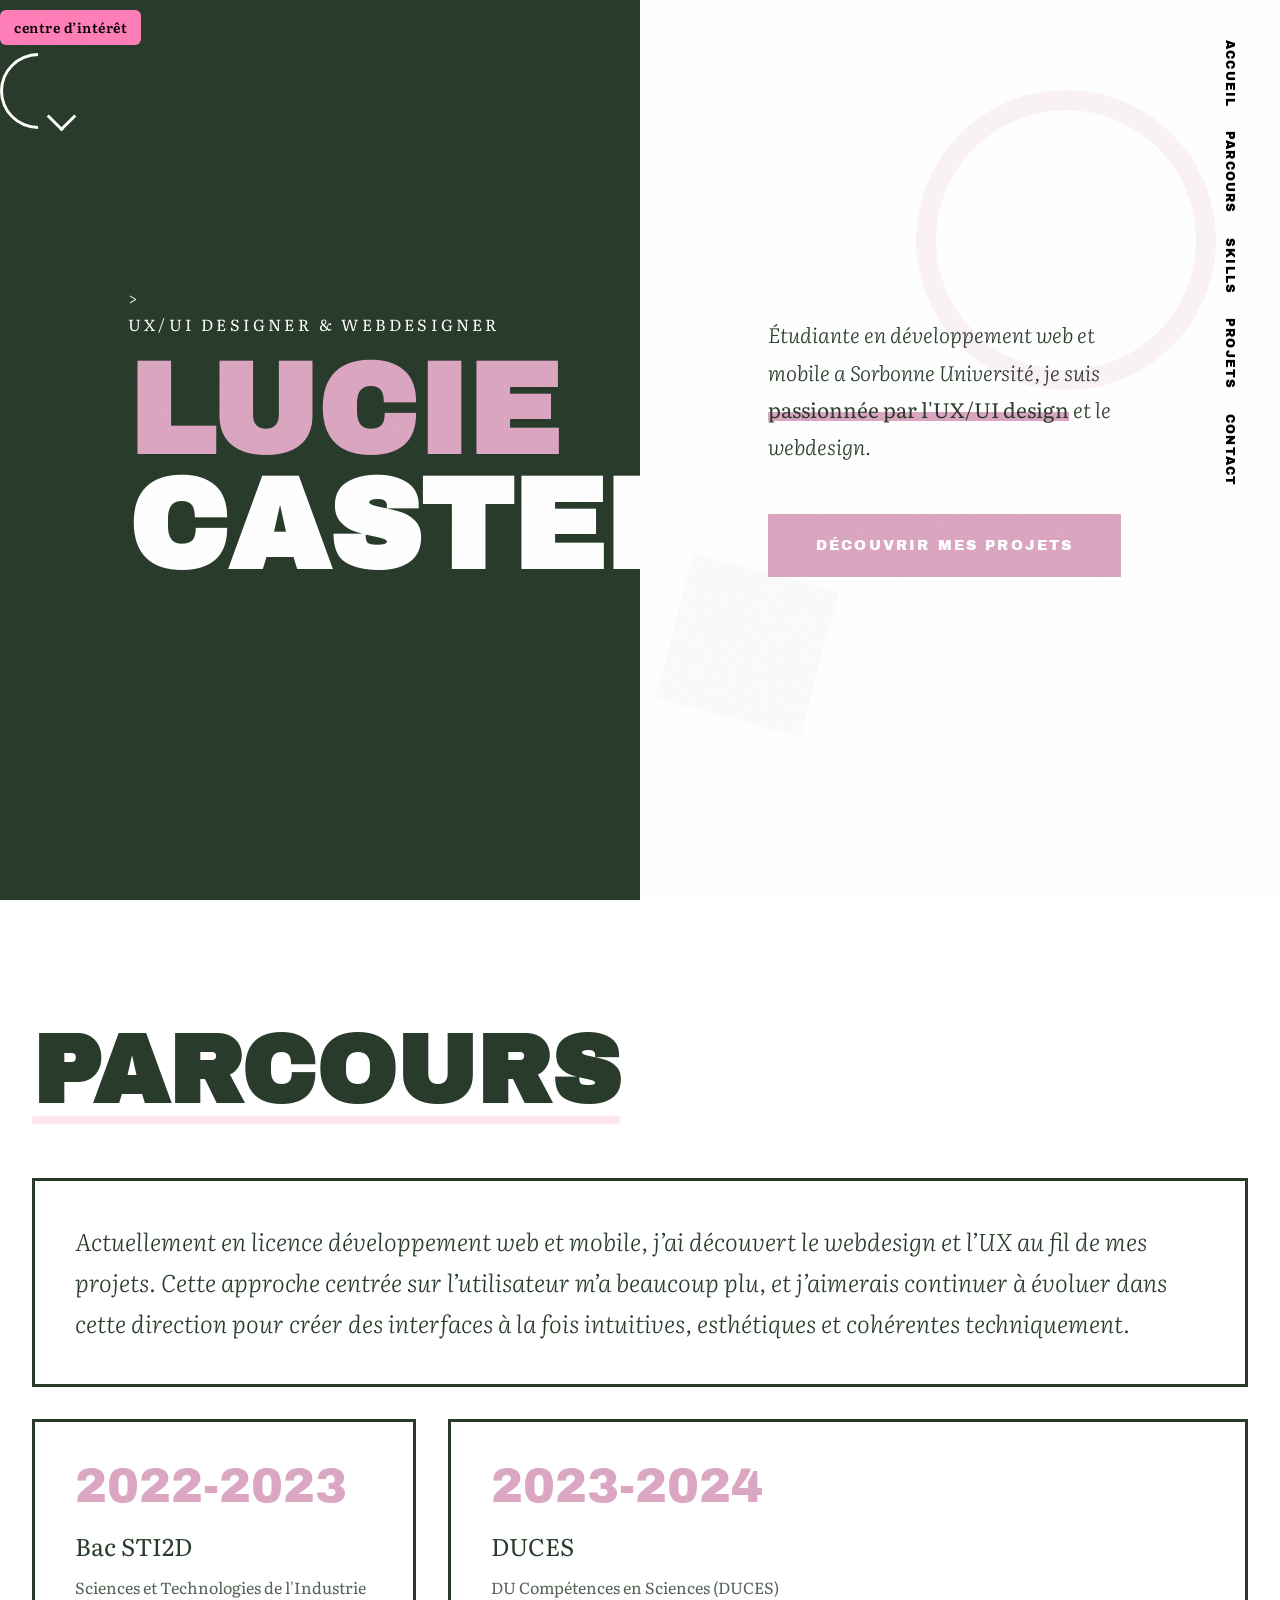
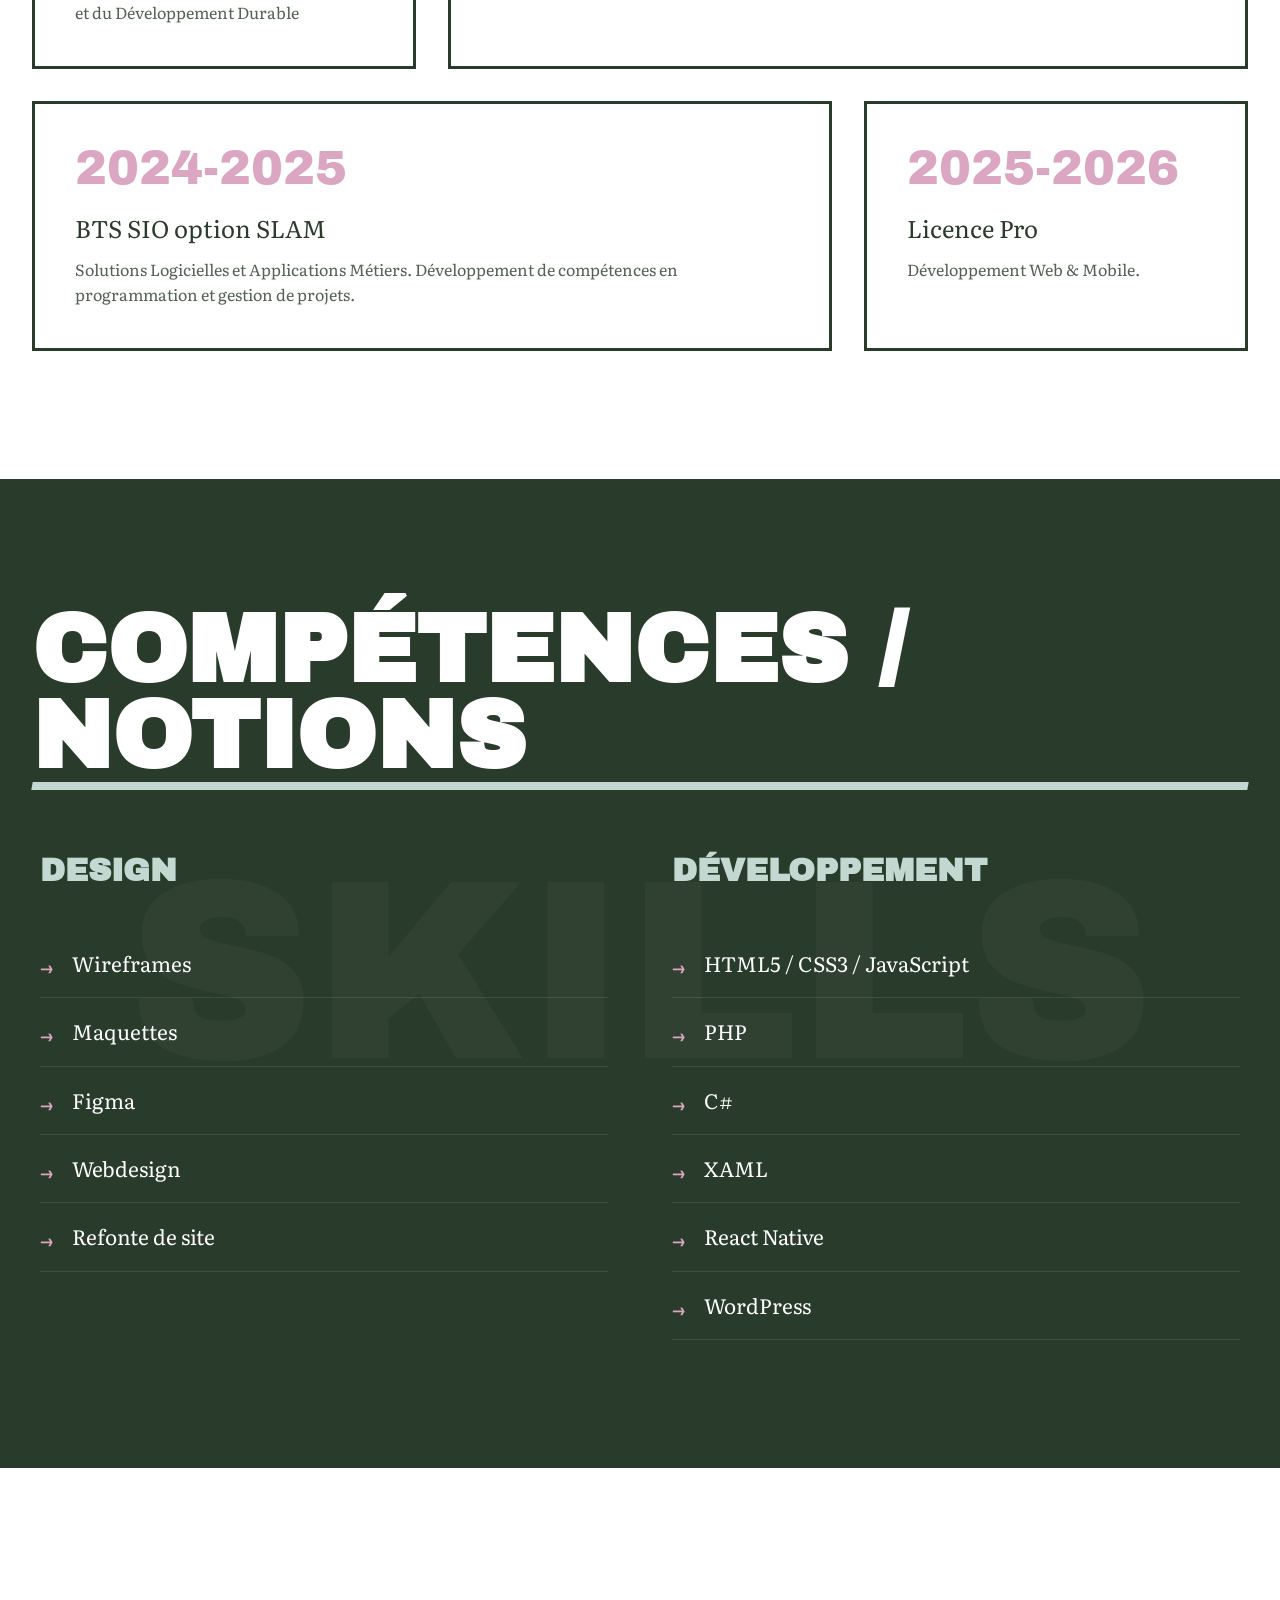
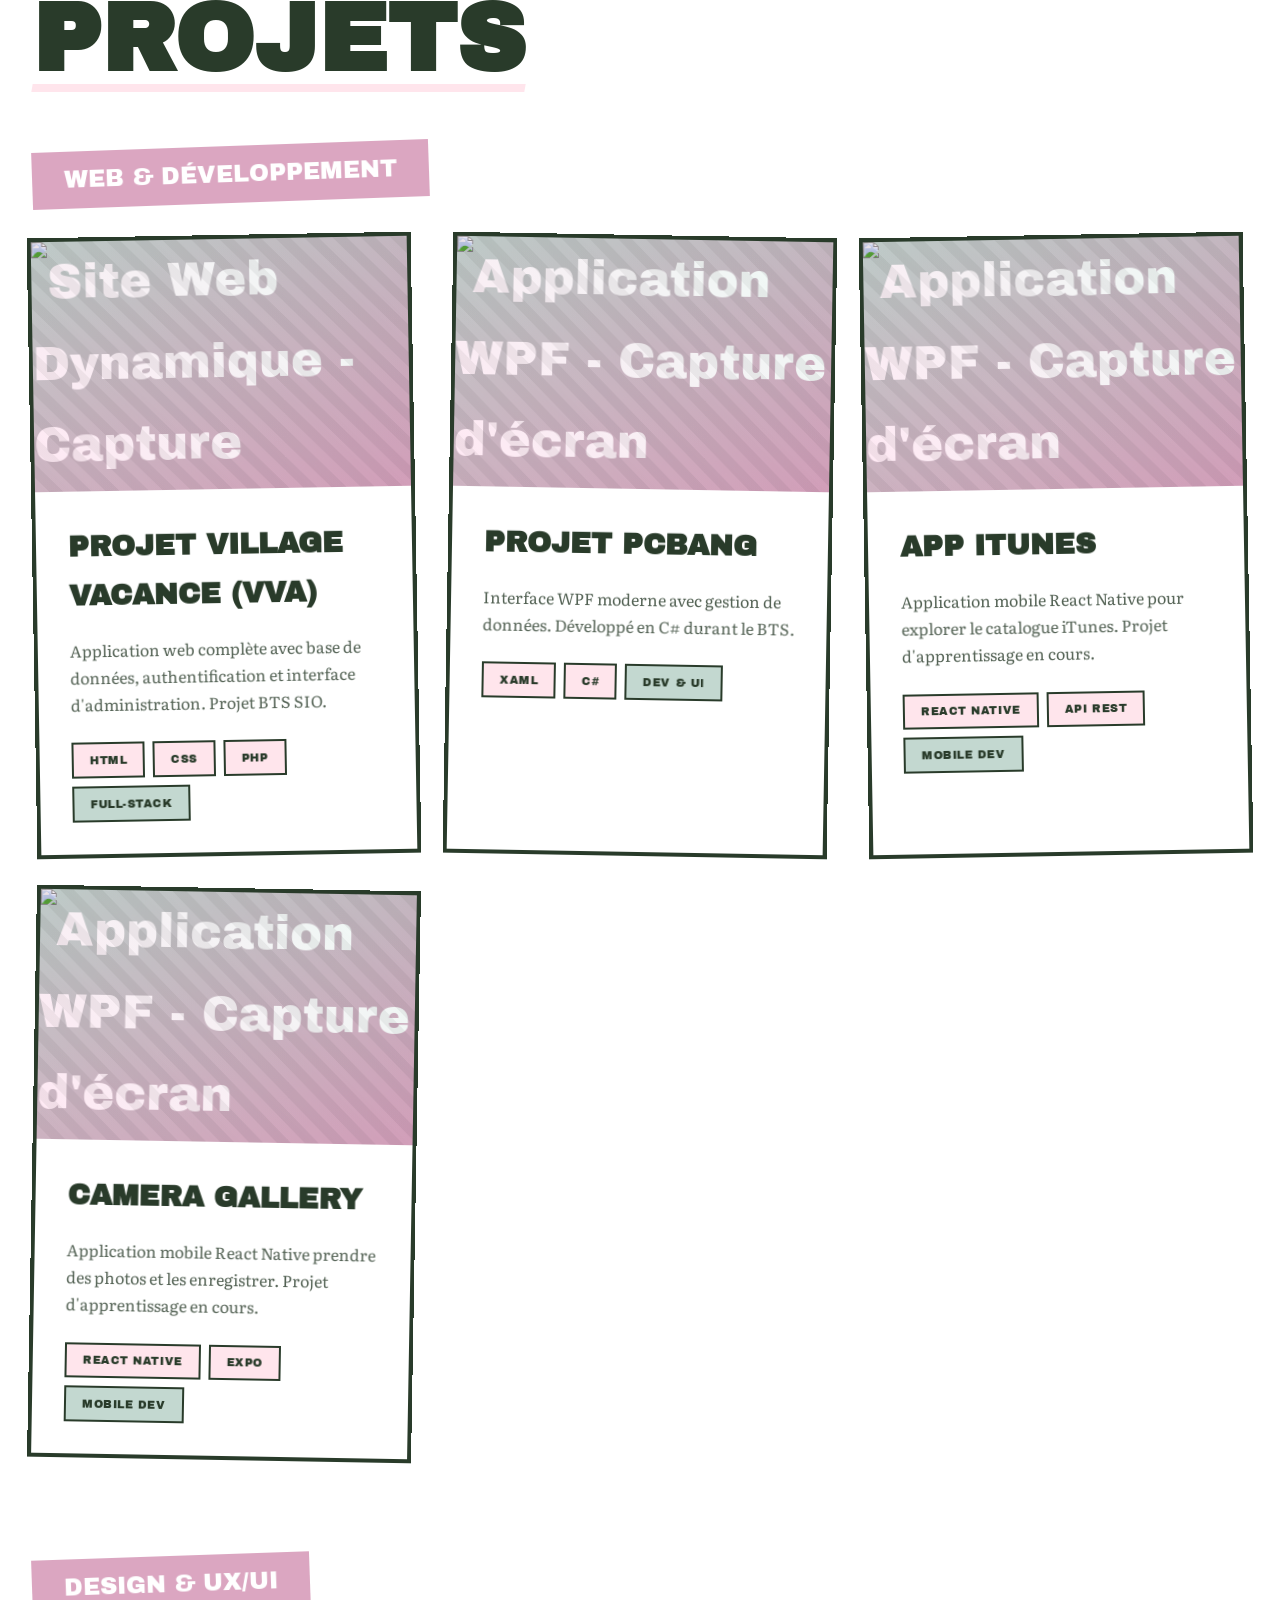
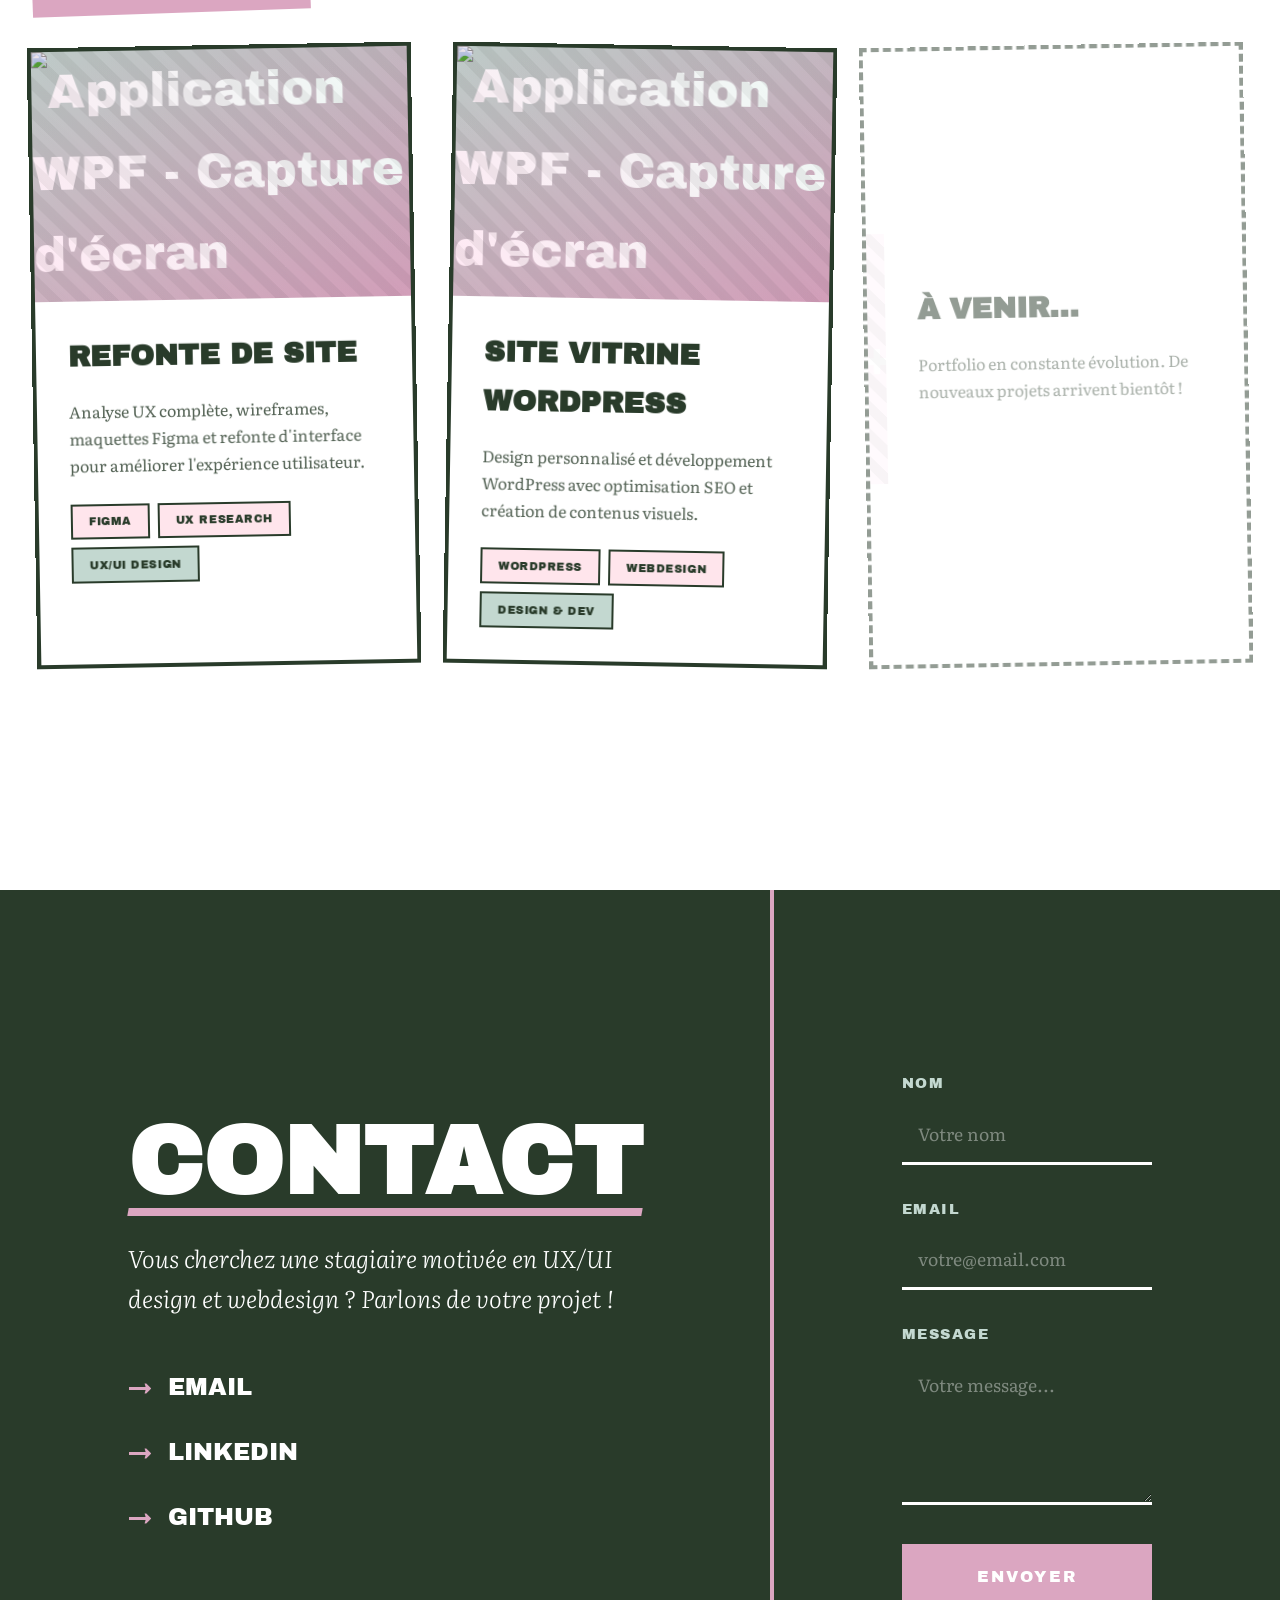
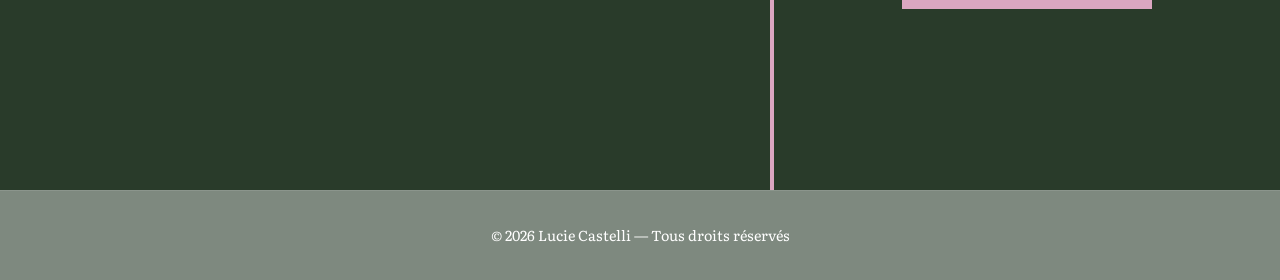
==== index.html @ c19df152 "Update and rename uwu.html to index.html" ====
<!DOCTYPE html>
<html lang="fr">
<head>
    <meta charset="UTF-8">
    <meta name="viewport" content="width=device-width, initial-scale=1.0">
    <title>Lucie Castelli - Portfolio UX/UI Designer</title>
    
    <!-- Google Fonts - Choix typographiques audacieux -->
    <link rel="preconnect" href="https://fonts.googleapis.com">
    <link rel="preconnect" href="https://fonts.gstatic.com" crossorigin>
    <link href="https://fonts.googleapis.com/css2?family=Archivo+Black&family=Literata:ital,wght@0,300;0,400;1,300&display=swap" rel="stylesheet">
    
    <link rel="stylesheet" href="style.css">
</head>
<body>
    

    <nav class="nav">
        <a href="#hero">Accueil</a>
        <a href="#about">Parcours</a>
        <a href="#skills">Skills</a>
        <a href="#projects">Projets</a>
        <a href="#contact">Contact</a>
    </nav>

 
    <section class="hero" id="hero">
        <div class="hero-left">
    > <div class="interest-tag"> <span>centre d’intérêt</span> <div class="heart-arrow"></div> </div>
            <div class="hero-subtitle">UX/UI Designer & Webdesigner</div>
            <h1 class="hero-name">
                <span class="first">LUCIE</span>
                <span>CASTELLI</span>
            </h1>
        </div>
        
        <div class="hero-right">
            <div class="shape-circle"></div>
            <div class="shape-square"></div>
            
            <div>
                <p class="hero-description">
                    Étudiante en développement web et mobile a Sorbonne Université, je suis <strong>passionnée par l'UX/UI design</strong> 
                    et le webdesign. 
                </p>             
                <a href="#projects" class="cta">
                    <span>Découvrir mes projets</span>
                </a>
            </div>
        </div>
    </section>

<!-- A REFAIRE !!!!

<div class="interests-overlay" id="interestsOverlay">
    <div class="interests-window">
        <button class="interests-close" id="closeInterests">✕</button>

        <h2 class="interests-title">Et mes centres d’intérêt ?</h2>

        <div class="interests-layout">

            <div class="interests-photo">
                <img src="assets/photo-lucie.jpg" alt="Lucie">
            </div>


            <div class="interests-content">
                <div class="interests-tabs">
                    <button class="tab active" data-tab="games">Jeux vidéo</button>
                    <button class="tab" data-tab="music">Musiques</button>
                    <button class="tab" data-tab="drawings">Dessins</button>
                </div>

                <div class="tab-panel active" id="games">
                    <ul class="interests-list">
                        <li>Resident Evil</li>
                        <li >Alien Isolation</li>
                        <li> Tomb Raider</li>
                    </ul>
                </div>

                <div class="tab-panel" id="music">
                    <div class="albums">
                        <img src="assets/music/kpop.jpg" alt="K-pop">
                        <img src="assets/music/hardcore.jpg" alt="Hardcore">
                        <img src="assets/music/rapfr.jpg" alt="Rap FR">
                    </div>
                </div>

                <div class="tab-panel" id="drawings">
                    <div class="drawings-carousel">
                        <img src="assets/drawings/draw1.jpg" alt="Dessin 1">
                        <img src="assets/drawings/draw2.jpg" alt="Dessin 2">
                        <img src="assets/drawings/draw3.jpg" alt="Dessin 3">
                    </div>
                </div>
            </div>
        </div>
    </div>
</div> -->





    <section class="about" id="about">
        <div class="section-header">
            <h2 class="section-title">PARCOURS</h2>
        </div>
        
        <div class="bento-grid">

            <div class="bento-item bento-full">
               <p class="about-intro"> Actuellement en licence développement web et mobile, j’ai découvert le webdesign et l’UX au fil de mes projets.
                Cette approche centrée sur l’utilisateur m’a beaucoup plu, et j’aimerais continuer à évoluer dans cette direction pour 
                créer des interfaces à la fois intuitives, esthétiques et cohérentes techniquement. </p>
            </div>
            
   
            <div class="bento-item bento-medium">
                <div class="timeline-year">2022-2023</div>
                <h3 class="timeline-title">Bac STI2D</h3>
                <p class="timeline-desc">
                    Sciences et Technologies de l'Industrie et du Développement Durable
                </p>
            </div>
            
            <div class="bento-item bento-large">
                <div class="timeline-year">2023-2024</div>
                <h3 class="timeline-title">DUCES</h3>
                <p class="timeline-desc">
                    DU Compétences en Sciences (DUCES)
                </p>
            </div>
            
            <div class="bento-item bento-large">
                <div class="timeline-year">2024-2025</div>
                <h3 class="timeline-title">BTS SIO option SLAM</h3>
                <p class="timeline-desc">
                    Solutions Logicielles et Applications Métiers. 
                    Développement de compétences en programmation et gestion de projets.
                </p>
            </div>
            
            <div class="bento-item bento-medium">
                <div class="timeline-year">2025-2026</div>
                <h3 class="timeline-title">Licence Pro</h3>
                <p class="timeline-desc">
                    Développement Web & Mobile.
                </p>
            </div>
        </div>
    </section>

    <section class="skills" id="skills">
        <div class="skills-content">
            <div class="section-header">
                <h2 class="section-title">COMPÉTENCES / NOTIONS</h2>
            </div>
            
            <div class="skills-columns">
                <div class="skill-group">
                    <h3>Design</h3>
                    <ul class="skill-list">
                        <li>Wireframes</li>
                        <li>Maquettes</li>
                        <li>Figma</li>
                        <li>Webdesign</li>
                        <li>Refonte de site</li>
                    </ul>
                </div>
                
                <div class="skill-group">
                    <h3>Développement</h3>
                    <ul class="skill-list">
                        <li>HTML5 / CSS3 / JavaScript</li>
                        <li>PHP</li>
                        <li>C#</li>
                        <li>XAML</li>
                        <li>React Native</li>
                        <li>WordPress</li>
                    </ul>
                </div>
            </div>
        </div>
    </section>

    <section class="projects" id="projects">
        <div class="section-header">
            <h2 class="section-title">PROJETS</h2>
        </div>
        <div class="projects-category">
            <div class="category-label">Web & Développement</div>
            
            <div class="projects-masonry">
                <article class="project" data-project="projet1">
                <div class="project-visual">
                    <img src="assets/ProjetVVA.png" alt="Site Web Dynamique - Capture d'écran" class="project-image">
                </div>
                                <div class="project-content">
                        <h3 class="project-title">Projet Village Vacance (VVA)</h3>
                        <p class="project-desc">
                            Application web complète avec base de données, authentification 
                            et interface d'administration. Projet BTS SIO.
                        </p>
                        <div class="project-tags">
                            <span class="tag tag-tech">HTML</span>
                            <span class="tag tag-tech">CSS</span>
                            <span class="tag tag-tech">PHP</span>
                            <span class="tag tag-role">Full-Stack</span>
                        </div>
                    </div>
                </article>
                
                <article class="project" data-project="projet2">
                <div class="project-visual">
                    <img src="assets/ProjetPCBANG.png" alt="Application WPF - Capture d'écran" class="project-image">                
                </div>
                    <div class="project-content">
                        <h3 class="project-title">Projet PCBANG</h3>
                        <p class="project-desc">
                            Interface WPF moderne avec gestion de données. 
                            Développé en C# durant le BTS.
                        </p>
                        <div class="project-tags">
                            <span class="tag tag-tech">XAML</span>
                            <span class="tag tag-tech">C#</span>
                            <span class="tag tag-role">Dev & UI</span>
                        </div>
                    </div>
                </article>               
                <article class="project" data-project="projet3">
                <div class="project-visual">
                    <img src="assets/ProjetiTunes.png" alt="Application WPF - Capture d'écran" class="project-image">                 
                </div>
                    <div class="project-content">
                        <h3 class="project-title">App iTunes</h3>
                        <p class="project-desc">
                            Application mobile React Native pour explorer le catalogue iTunes. 
                            Projet d'apprentissage en cours.
                        </p>
                        <div class="project-tags">
                            <span class="tag tag-tech">React Native</span>
                            <span class="tag tag-tech">API REST</span>
                            <span class="tag tag-role">Mobile Dev</span>
                        </div>
                    </div>
                </article>
                <article class="project" data-project="projet3">
                <div class="project-visual">
                    <img src="assets/ProjetiTunes.png" alt="Application WPF - Capture d'écran" class="project-image">                 
                </div>
                    <div class="project-content">
                        <h3 class="project-title">Camera gallery</h3>
                        <p class="project-desc">
                            Application mobile React Native prendre des photos et les enregistrer. 
                            Projet d'apprentissage en cours.
                        </p>
                        <div class="project-tags">
                            <span class="tag tag-tech">React Native</span>
                            <span class="tag tag-tech">EXPO</span>
                            <span class="tag tag-role">Mobile Dev</span>
                        </div>
                    </div>
                </article>
            </div>
        </div>

        <div class="projects-category">
            <div class="category-label">Design & UX/UI</div>
            
            <div class="projects-masonry">
                <article class="project" data-project="projet4">
                <div class="project-visual">
                    <img src="assets/ProjetRefonte.png" alt="Application WPF - Capture d'écran" class="project-image">
                </div>
                    <div class="project-content">
                        <h3 class="project-title">Refonte de Site</h3>
                        <p class="project-desc">
                            Analyse UX complète, wireframes, maquettes Figma et refonte 
                            d'interface pour améliorer l'expérience utilisateur.
                        </p>
                        <div class="project-tags">
                            <span class="tag tag-tech">Figma</span>
                            <span class="tag tag-tech">UX Research</span>
                            <span class="tag tag-role">UX/UI Design</span>
                        </div>
                    </div>
                </article>
                
               <article class="project" data-project="projet5">
                <div class="project-visual">
                    <img src="assets/ProjetWordpress.png" alt="Application WPF - Capture d'écran" class="project-image">
                </div>
                    <div class="project-content">
                        <h3 class="project-title">Site Vitrine WordPress</h3>
                        <p class="project-desc">
                            Design personnalisé et développement WordPress avec optimisation 
                            SEO et création de contenus visuels.
                        </p>
                        <div class="project-tags">
                            <span class="tag tag-tech">WordPress</span>
                            <span class="tag tag-tech">Webdesign</span>
                            <span class="tag tag-role">Design & Dev</span>
                        </div>
                    </div>
                </article>
                
                <article class="project project-placeholder">
                    <div class="project-visual">+</div>
                    <div class="project-content">
                        <h3 class="project-title">À venir...</h3>
                        <p class="project-desc">
                            Portfolio en constante évolution. 
                            De nouveaux projets arrivent bientôt !
                        </p>
                    </div>
                </article>
            </div>
        </div>
    </section>

    <section class="contact" id="contact">
        <div class="contact-left">
            <h2 class="section-title">CONTACT</h2>
            <p class="contact-text">
                Vous cherchez une stagiaire motivée en UX/UI design et webdesign ? 
                Parlons de votre projet !
            </p>
            
            <ul class="contact-links">
                <li><a href="mailto:lucie.castelli123@gmail.com">Email</a></li>
                <li><a href="https://www.linkedin.com/in/lucie-castelli-1867b0291" target="_blank">LinkedIn</a></li>
                <li><a href="https://github.com/luciecast">GitHub</a></li>
            </ul>
        </div>
        
        <div class="contact-right">
            <form class="contact-form" id="contactForm">
                <div class="form-field">
                    <label for="name">Nom</label>
                    <input type="text" id="name" placeholder="Votre nom" required>
                </div>
                
                <div class="form-field">
                    <label for="email">Email</label>
                    <input type="email" id="email" placeholder="votre@email.com" required>
                </div>
                
                <div class="form-field">
                    <label for="message">Message</label>
                    <textarea id="message" placeholder="Votre message..." required></textarea>
                </div>
                
                <button type="submit" class="submit-btn">
                    <span>Envoyer</span>
                </button>
            </form>
        </div>
    </section>

    <div class="project-modal" id="projectModal">
        <div class="modal-content">
            <button class="modal-close" id="modalClose">✕</button>
            
            <aside class="modal-sidebar">
                <h2 class="modal-project-title" id="modalTitle">Titre du projet</h2>
                <p class="modal-project-category" id="modalCategory">Catégorie</p>
                
                <nav>
                    <ul class="modal-nav">
                        <li><a href="#modal-apercu" class="modal-nav-link">Aperçu</a></li>
                        <li><a href="#modal-contexte" class="modal-nav-link">Contexte</a></li>
                        <li><a href="#modal-problemes" class="modal-nav-link">Problématiques</a></li>
                        <li><a href="#modal-solutions" class="modal-nav-link">Solutions</a></li>
                        <li><a href="#modal-resultats" class="modal-nav-link">Résultats</a></li>
                        <li><a href="#modal-apprentissages" class="modal-nav-link">Apprentissages</a></li>
                    </ul>
                </nav>
                
                <div class="modal-tags">
                    <p class="modal-tags-title">Technologies</p>
                    <div id="modalTechTags"></div>
                </div>
            </aside>

            <main class="modal-main" id="modalMainContent">
     
            </main>
        </div>
    </div>

    <footer>
        <p>&copy; 2026 Lucie Castelli — Tous droits réservés</p>
    </footer>

    <script src="script.js"></script>
</body>
</html>
---- style.css ----
/* -------- COULEUR ------- */
:root {

    --color-bg: #FFFFFF;          
    --color-ink: #293b2a;        
    --color-accent-1: #dba6c1;    
    --color-accent-2: #c3d8d0;     
    --color-accent-3: #FFE5EC;     
    --color-accent-4: #7EC8A3;    
    --color-grey: #6B6B6B;
    --color-overlay: rgba(255, 179, 217, 0.12);

    --font-display: 'Archivo Black', sans-serif;
    --font-body: 'Literata', serif;

    --gap: clamp(1rem, 3vw, 2rem);
}


* {
    margin: 0;
    padding: 0;
    box-sizing: border-box;
}

html {
    scroll-behavior: smooth;
}

body {
    font-family: var(--font-body);
    background: var(--color-bg);
    color: var(--color-ink);
    line-height: 1.7;
    overflow-x: hidden;
    cursor: url('data:image/svg+xml;utf8,<svg xmlns="http://www.w3.org/2000/svg" width="20" height="20"><circle cx="10" cy="10" r="8" fill="none" stroke="%23FF3366" stroke-width="2"/></svg>'), auto;
}


body::before {
    content: '';
    position: fixed;
    top: 0;
    left: 0;
    width: 100%;
    height: 100%;
    background-image: url('data:image/svg+xml;utf8,<svg xmlns="http://www.w3.org/2000/svg" width="200" height="200"><filter id="noise"><feTurbulence type="fractalNoise" baseFrequency="0.9" numOctaves="4" /></filter><rect width="200" height="200" filter="url(%23noise)" opacity="0.03"/></svg>');
    pointer-events: none;
    z-index: 9999;
    mix-blend-mode: multiply;
}

/* -------- NAV ------- */
.nav {
    position: fixed;
    top: var(--gap);
    right: var(--gap);
    z-index: 1000;
    display: flex;
    flex-direction: column;
    gap: 0.5rem;
    mix-blend-mode: difference;
}

.nav a {
    font-family: var(--font-display);
    font-size: 0.75rem;
    color: white;
    text-decoration: none;
    writing-mode: vertical-rl;
    letter-spacing: 0.1em;
    text-transform: uppercase;
    transition: transform 0.3s cubic-bezier(0.34, 1.56, 0.64, 1);
    padding: 0.5rem;
}

.nav a:hover {
    transform: translateX(-5px);
}

/* -------- HERO ------- */
.hero {
    min-height: 100vh;
    display: grid;
    grid-template-columns: 1fr 1fr;
    gap: 0;
    position: relative;
}

.hero-left {
    background: var(--color-ink);
    color: var(--color-bg);
    padding: clamp(2rem, 10vw, 8rem);
    display: flex;
    flex-direction: column;
    justify-content: center;
    position: relative;
    overflow: hidden;
}


.hero-left::after {
    content: '';
    position: absolute;
    top: 0;
    right: -50px;
    width: 100px;
    height: 100%;
    background: var(--color-ink);
    transform: skewX(-5deg);
}

.hero-right {
    background: var(--color-bg);
    padding: clamp(2rem, 10vw, 8rem);
    display: flex;
    align-items: center;
    justify-content: center;
    position: relative;
}


.shape-circle {
    position: absolute;
    width: 300px;
    height: 300px;
    border: 20px solid var(--color-accent-1);
    border-radius: 50%;
    top: 10%;
    right: 10%;
    opacity: 0.15;
    animation: rotate 30s linear infinite;
}

.shape-square {
    position: absolute;
    width: 150px;
    height: 150px;
    background: var(--color-accent-2);
    bottom: 20%;
    left: 5%;
    opacity: 0.1;
    transform: rotate(15deg);
    animation: float 8s ease-in-out infinite;
}

@keyframes rotate {
    from { transform: rotate(0deg); }
    to { transform: rotate(360deg); }
}

@keyframes float {
    0%, 100% { transform: rotate(15deg) translateY(0); }
    50% { transform: rotate(15deg) translateY(-30px); }
}

.hero-name {
    font-family: var(--font-display);
    font-size: clamp(3rem, 10vw, 8rem);
    line-height: 0.9;
    margin-bottom: 2rem;
    text-transform: uppercase;
    position: relative;
    z-index: 1;
}

.hero-name span {
    display: block;
}

.hero-name .first {
    color: var(--color-accent-1);
}

.hero-subtitle {
    font-size: 1rem;
    letter-spacing: 0.2em;
    text-transform: uppercase;
    margin-bottom: 1rem;
    opacity: 0.7;
}

.hero-description {
    font-size: 1.3rem;
    line-height: 1.8;
    max-width: 500px;
    font-style: italic;
    font-weight: 300;
}

.hero-description strong {
    background: linear-gradient(120deg, var(--color-accent-1) 0%, var(--color-accent-1) 100%);
    background-repeat: no-repeat;
    background-size: 100% 30%;
    background-position: 0 85%;
    font-style: normal;
    font-weight: 400;
}

.cta {
    margin-top: 3rem;
    display: inline-block;
    padding: 1.2rem 3rem;
    background: var(--color-accent-1);
    color: var(--color-bg);
    font-family: var(--font-display);
    text-decoration: none;
    text-transform: uppercase;
    font-size: 0.9rem;
    letter-spacing: 0.15em;
    position: relative;
    overflow: hidden;
    transition: transform 0.3s;
}

.cta::before {
    content: '';
    position: absolute;
    top: 0;
    left: -100%;
    width: 100%;
    height: 100%;
    background: var(--color-ink);
    transition: left 0.4s;
}

.cta:hover::before {
    left: 0;
}

.cta span {
    position: relative;
    z-index: 1;
}

.cta:hover {
    transform: translate(5px, -5px);
}

/* -------- RTRUC BOX------- */
.about {
    padding: clamp(3rem, 10vw, 8rem) var(--gap);
    background: var(--color-bg);
}

.section-header {
    margin-bottom: 4rem;
}

.section-title {
    font-family: var(--font-display);
    font-size: clamp(3rem, 8vw, 6rem);
    text-transform: uppercase;
    line-height: 0.9;
    position: relative;
    display: inline-block;
}

.section-title::after {
    content: '';
    position: absolute;
    bottom: -10px;
    left: 0;
    width: 100%;
    height: 8px;
    background: var(--color-accent-3);
    transform: skewX(-10deg);
}

.bento-grid {
    display: grid;
    grid-template-columns: repeat(12, 1fr);
    gap: var(--gap);
    max-width: 1400px;
    margin: 0 auto;
}

.bento-item {
    border: 3px solid var(--color-ink);
    padding: 2.5rem;
    position: relative;
    background: var(--color-bg);
    transition: transform 0.3s, box-shadow 0.3s;
}

.bento-item:hover {
    transform: translate(-5px, -5px);
    box-shadow: 10px 10px 0 var(--color-ink);
}

.bento-large {
    grid-column: span 8;
}

.bento-medium {
    grid-column: span 4;
}

.bento-full {
    grid-column: span 12;
}

.timeline-year {
    font-family: var(--font-display);
    font-size: 3rem;
    color: var(--color-accent-1);
    line-height: 1;
    margin-bottom: 1rem;
}

.timeline-title {
    font-size: 1.5rem;
    margin-bottom: 0.5rem;
    font-weight: 400;
}

.timeline-desc {
    font-size: 1rem;
    opacity: 0.8;
    line-height: 1.6;
}

.about-intro {
    font-size: 1.5rem;
    line-height: 1.7;
    font-style: italic;
    font-weight: 300;
}

/* -------- COMPETENCE ------- */
.skills {
    padding: clamp(3rem, 10vw, 8rem) var(--gap);
    background: var(--color-ink);
    color: var(--color-bg);
    position: relative;
}

.skills::before {
    content: 'SKILLS';
    position: absolute;
    top: 50%;
    left: 50%;
    transform: translate(-50%, -50%);
    font-family: var(--font-display);
    font-size: 20vw;
    opacity: 0.03;
    z-index: 0;
    white-space: nowrap;
}

.skills-content {
    position: relative;
    z-index: 1;
}

.skills .section-title::after {
    background: var(--color-accent-2);
}

.skills-columns {
    display: grid;
    grid-template-columns: repeat(auto-fit, minmax(300px, 1fr));
    gap: 4rem;
    margin-top: 4rem;
    max-width: 1200px;
    margin-left: auto;
    margin-right: auto;
}

.skill-group h3 {
    font-family: var(--font-display);
    font-size: 2rem;
    margin-bottom: 2rem;
    color: var(--color-accent-2);
    text-transform: uppercase;
}

.skill-list {
    list-style: none;
}

.skill-list li {
    font-size: 1.3rem;
    padding: 1rem 0;
    border-bottom: 1px solid rgba(255, 255, 255, 0.1);
    position: relative;
    padding-left: 2rem;
    transition: padding-left 0.3s;
}

.skill-list li::before {
    content: '→';
    position: absolute;
    left: 0;
    color: var(--color-accent-1);
    font-size: 1.5rem;
    transition: transform 0.3s;
}

.skill-list li:hover {
    padding-left: 3rem;
}

.skill-list li:hover::before {
    transform: translateX(10px);
}

/* -------- PROJET HOVER ------- */
.projects {
    padding: clamp(3rem, 10vw, 8rem) var(--gap);
    background: var(--color-bg);
}

.projects-category {
    margin-bottom: 6rem;
}

.category-label {
    font-family: var(--font-display);
    font-size: 1.5rem;
    text-transform: uppercase;
    background: var(--color-accent-1);
    color: var(--color-bg);
    padding: 0.5rem 2rem;
    display: inline-block;
    margin-bottom: 2rem;
    transform: rotate(-2deg);
}

.projects-masonry {
    display: grid;
    grid-template-columns: repeat(auto-fit, minmax(350px, 1fr));
    gap: var(--gap);
    max-width: 1400px;
    margin: 0 auto;
}

.project {
    border: 4px solid var(--color-ink);
    background: var(--color-bg);
    overflow: hidden;
    position: relative;
    transition: transform 0.4s cubic-bezier(0.34, 1.56, 0.64, 1);
}

.project:nth-child(odd) {
    transform: rotate(-1deg);
}

.project:nth-child(even) {
    transform: rotate(1deg);
}

.project:hover {
    transform: rotate(0deg) scale(1.02);
    z-index: 10;
}

.project-visual {
    height: 250px;
    background: linear-gradient(135deg, var(--color-accent-2) 0%, var(--color-accent-1) 100%);
    display: flex;
    align-items: center;
    justify-content: center;
    font-family: var(--font-display);
    font-size: 3rem;
    color: white;
    position: relative;
    overflow: hidden;
}

.project-visual::after {
    content: '';
    position: absolute;
    width: 100%;
    height: 100%;
    background: repeating-linear-gradient(
        45deg,
        transparent,
        transparent 10px,
        rgba(0, 0, 0, 0.05) 10px,
        rgba(0, 0, 0, 0.05) 20px
    );
    z-index: 0;
}

.project-visual::before {
    content: '';
    position: absolute;
    top: 0;
    left: 0;
    width: 100%;
    height: 100%;
    background: linear-gradient(
        45deg,
        rgba(255, 179, 217, 0.3) 0%,
        rgba(168, 230, 207, 0.2) 100%
    );
    z-index: 1;
    mix-blend-mode: multiply;
}


.project-content {
    padding: 2rem;
}

.project-title {
    font-family: var(--font-display);
    font-size: 1.8rem;
    margin-bottom: 1rem;
    text-transform: uppercase;
}

.project-desc {
    font-size: 1rem;
    margin-bottom: 1.5rem;
    opacity: 0.8;
}

.project-tags {
    display: flex;
    flex-wrap: wrap;
    gap: 0.5rem;
}

.tag {
    font-family: var(--font-display);
    font-size: 0.7rem;
    padding: 0.4rem 1rem;
    border: 2px solid var(--color-ink);
    text-transform: uppercase;
    letter-spacing: 0.05em;
}

.tag-tech {
    background: var(--color-accent-3);
}

.tag-role {
    background: var(--color-accent-2);
}

.project-placeholder {
    border-style: dashed;
    opacity: 0.5;
    display: flex;
    align-items: center;
    justify-content: center;
    min-height: 400px;
}

.project-image {
    position: absolute;
    top: 0;
    left: 0;
    width: 100%;
    height: 100%;
    object-fit: cover;
    transition: transform 0.5s ease;
}

.project:hover .project-image {
    transform: scale(1.05);
}

.project-placeholder .project-visual {
    background: var(--color-overlay);
}

.project-placeholder .project-visual::before,
.project-placeholder .project-image {
    display: none;
}

.project-placeholder .project-visual {
    background: var(--color-overlay);
}

.project-image.loading {
    opacity: 0;
}

.project-image.loaded {
    opacity: 1;
    transition: opacity 0.5s ease;
}


/* -------- IMAGE ------- */
@media (max-width: 768px) {
    .project-visual {
        height: 200px;
    }

}

@media (max-width: 480px) {
    .project-visual {
        height: 180px;
    }

}
/* -------- PROJET ------- */
.project-modal {
    position: fixed;
    top: 0;
    left: 0;
    width: 100%;
    height: 100%;
    background: rgba(0, 0, 0, 0.95);
    z-index: 2000;
    display: none;
    align-items: center;
    justify-content: center;
    padding: 2rem;
    opacity: 0;
    transition: opacity 0.3s ease;
}

.project-modal.active {
    display: flex;
    opacity: 1;
    transform: translateZ(0);
}

.modal-content {
    background: var(--color-bg);
    width: 100%;
    max-width: 1200px;
    max-height: 90vh;
    border: 4px solid var(--color-ink);
    position: relative;
    display: grid;
    grid-template-columns: 350px 1fr;
    overflow: hidden; 
    transform: scale(0.95);
    transition: transform 0.3s cubic-bezier(0.175, 0.885, 0.32, 1.275);
    backface-visibility: hidden;
    -webkit-backface-visibility: hidden;
    transform-style: preserve-3d;
    will-change: transform;
}

.project-modal.active .modal-content {
    transform: scale(1);
}

.modal-sidebar {
    background: var(--color-ink);
    color: var(--color-bg);
    padding: 3rem 2rem;
    overflow-y: auto;
    max-height: 90vh;
    -webkit-overflow-scrolling: touch;
}
.modal-close {
    position: absolute;
    top: 1.5rem;
    right: 1.5rem;
    width: 50px;
    height: 50px;
    background: var(--color-accent-1);
    border: none;
    cursor: pointer;
    font-family: var(--font-display);
    font-size: 1.5rem;
    color: var(--color-ink);
    transition: all 0.3s;
    z-index: 10;
}

.modal-close:hover {
    background: var(--color-accent-2);
    transform: rotate(90deg);
}

.modal-project-title {
    font-family: var(--font-display);
    font-size: 2rem;
    text-transform: uppercase;
    margin-bottom: 1rem;
    line-height: 1.1;
    color: var(--color-accent-1);
}

.modal-project-category {
    font-size: 0.9rem;
    text-transform: uppercase;
    letter-spacing: 0.1em;
    opacity: 0.7;
    margin-bottom: 2rem;
}

.modal-nav {
    list-style: none;
}

.modal-nav li {
    margin-bottom: 1.5rem;
}

.modal-nav-link {
    font-family: var(--font-display);
    font-size: 0.9rem;
    color: var(--color-bg);
    text-decoration: none;
    text-transform: uppercase;
    letter-spacing: 0.05em;
    display: block;
    padding: 0.5rem 0;
    border-left: 3px solid transparent;
    padding-left: 1rem;
    transition: all 0.3s;
    opacity: 0.5;
}

.modal-nav-link:hover,
.modal-nav-link.active {
    opacity: 1;
    border-left-color: var(--color-accent-2);
    padding-left: 1.5rem;
}

.modal-tags {
    margin-top: 3rem;
    padding-top: 2rem;
    border-top: 1px solid rgba(255, 255, 255, 0.2);
}

.modal-tags-title {
    font-size: 0.8rem;
    text-transform: uppercase;
    letter-spacing: 0.1em;
    opacity: 0.5;
    margin-bottom: 1rem;
}

.modal-tag {
    display: inline-block;
    padding: 0.4rem 0.8rem;
    background: rgba(255, 255, 255, 0.1);
    border: 1px solid rgba(255, 255, 255, 0.2);
    font-size: 0.75rem;
    margin: 0.3rem;
    text-transform: uppercase;
}


.modal-main {
    overflow-y: auto;
    padding: 3rem;
    background: var(--color-bg);
    max-height: 90vh;
    -webkit-overflow-scrolling: touch;
    contain: content;
}


.modal-section {
    margin-bottom: 4rem;
    opacity: 0;
    transform: translateY(0);
    transition: none; 
}
.modal-section.visible {
    opacity: 1;
    transform: translateY(0);
    transition: opacity 0.4s ease;
}



body.modal-open {
    overflow: hidden;
    position: fixed;
    width: 100%;
    height: 100%;
}



.modal-overlay {
    position: fixed;
    top: 0;
    left: 0;
    width: 100%;
    height: 100%;
    background: rgba(0, 0, 0, 0.95);
    z-index: 1999;
    opacity: 0;
    visibility: hidden;
    transition: opacity 0.3s ease, visibility 0.3s ease;
}
.modal-overlay.active {
    opacity: 1;
    visibility: visible;
}
* {
    -webkit-font-smoothing: antialiased;
    -moz-osx-font-smoothing: grayscale;
    text-rendering: optimizeLegibility;
}


@media (prefers-reduced-motion: reduce) {
    *,
    *::before,
    *::after {
        animation-duration: 0.01ms !important;
        animation-iteration-count: 1 !important;
        transition-duration: 0.01ms !important;
        scroll-behavior: auto !important;
    }
}

@media (max-width: 968px) {
    .modal-content {
        grid-template-columns: 1fr;
        max-height: 95vh;
    }
    
    .modal-sidebar {
        max-height: 40vh;
        padding: 2rem 1.5rem;
    }
    
    .modal-main {
        max-height: 55vh;
        padding: 2rem 1.5rem;
    }
}

.modal-section-title {
    font-family: var(--font-display);
    font-size: 1.8rem;
    text-transform: uppercase;
    margin-bottom: 1.5rem;
    color: var(--color-ink);
    position: relative;
    display: inline-block;
}

.modal-section-title::after {
    content: '';
    position: absolute;
    bottom: -5px;
    left: 0;
    width: 100%;
    height: 6px;
    background: var(--color-accent-2);
    transform: skewX(-10deg);
}

.modal-section p {
    font-size: 1.1rem;
    line-height: 1.8;
    margin-bottom: 1.5rem;
    color: var(--color-grey);
}

.modal-section ul {
    list-style: none;
    margin: 1.5rem 0;
}

.modal-section ul li {
    padding-left: 2rem;
    margin-bottom: 1rem;
    position: relative;
    font-size: 1.05rem;
    line-height: 1.6;
}

.modal-section ul li::before {
    content: '→';
    position: absolute;
    left: 0;
    color: var(--color-accent-1);
    font-weight: bold;
}

.modal-highlight {
    background: var(--color-accent-3);
    padding: 2rem;
    margin: 2rem 0;
    border-left: 4px solid var(--color-accent-1);
}

.modal-highlight h4 {
    font-family: var(--font-display);
    font-size: 1.2rem;
    text-transform: uppercase;
    margin-bottom: 1rem;
}


.modal-grid {
    display: grid;
    grid-template-columns: repeat(2, 1fr);
    gap: 2rem;
    margin: 2rem 0;
}

.modal-grid-item {
    padding: 1.5rem;
    border: 2px solid var(--color-accent-2);
    background: var(--color-accent-3);
}

.modal-grid-item h5 {
    font-family: var(--font-display);
    font-size: 1rem;
    text-transform: uppercase;
    margin-bottom: 0.5rem;
    color: var(--color-ink);
}

.modal-grid-item p {
    font-size: 0.95rem;
    margin-bottom: 0;
}

/* -------- COINTATC ------- */
.contact {
    min-height: 100vh;
    display: grid;
    grid-template-columns: 1fr 1fr;
    background: var(--color-ink);
    color: var(--color-bg);
}

.contact-left {
    padding: clamp(3rem, 10vw, 8rem);
    display: flex;
    flex-direction: column;
    justify-content: center;
    border-right: 4px solid var(--color-accent-1);
}

.contact-right {
    padding: clamp(3rem, 10vw, 8rem);
    display: flex;
    align-items: center;
    justify-content: center;
}

.contact .section-title {
    color: var(--color-bg);
    margin-bottom: 2rem;
}

.contact .section-title::after {
    background: var(--color-accent-1);
}

.contact-text {
    font-size: 1.5rem;
    line-height: 1.7;
    margin-bottom: 3rem;
    font-style: italic;
    font-weight: 300;
}

.contact-links {
    list-style: none;
}

.contact-links li {
    margin-bottom: 1.5rem;
}

.contact-links a {
    font-family: var(--font-display);
    font-size: 1.5rem;
    color: var(--color-bg);
    text-decoration: none;
    text-transform: uppercase;
    display: inline-block;
    position: relative;
    transition: transform 0.3s;
}

.contact-links a::before {
    content: '→';
    margin-right: 1rem;
    color: var(--color-accent-1);
    transition: margin-right 0.3s;
}

.contact-links a:hover {
    transform: translateX(10px);
}

.contact-links a:hover::before {
    margin-right: 1.5rem;
}

.contact-form {
    width: 100%;
    max-width: 500px;
}

.form-field {
    margin-bottom: 2rem;
}

.form-field label {
    font-family: var(--font-display);
    font-size: 0.9rem;
    text-transform: uppercase;
    letter-spacing: 0.1em;
    display: block;
    margin-bottom: 0.5rem;
    color: var(--color-accent-2);
}

.form-field input,
.form-field textarea {
    width: 100%;
    padding: 1rem;
    background: transparent;
    border: none;
    border-bottom: 3px solid var(--color-bg);
    color: var(--color-bg);
    font-family: var(--font-body);
    font-size: 1.1rem;
    transition: border-color 0.3s;
}

.form-field input::placeholder,
.form-field textarea::placeholder {
    color: rgba(255, 255, 255, 0.4);
}

.form-field input:focus,
.form-field textarea:focus {
    outline: none;
    border-color: var(--color-accent-1);
}

.form-field textarea {
    resize: vertical;
    min-height: 150px;
}

.submit-btn {
    width: 100%;
    padding: 1.5rem;
    background: var(--color-accent-1);
    color: var(--color-bg);
    border: none;
    font-family: var(--font-display);
    font-size: 1rem;
    text-transform: uppercase;
    letter-spacing: 0.15em;
    cursor: pointer;
    transition: all 0.3s;
    position: relative;
    overflow: hidden;
}

.submit-btn::before {
    content: '';
    position: absolute;
    top: 50%;
    left: 50%;
    width: 0;
    height: 0;
    background: var(--color-bg);
    transform: translate(-50%, -50%);
    border-radius: 50%;
    transition: width 0.6s, height 0.6s;
}

.submit-btn:hover::before {
    width: 500px;
    height: 500px;
}

.submit-btn span {
    position: relative;
    z-index: 1;
    transition: color 0.3s 0.2s;
}

.submit-btn:hover span {
    color: var(--color-ink);
}

/* FOOTER */
footer {
    background: var(--color-ink);
    padding: 2rem;
    text-align: center;
    color: var(--color-bg);
    border-top: 1px solid rgba(255, 255, 255, 0.1);
    font-size: 0.9rem;
    opacity: 0.6;
}

 /* -------- RESPOSIVE ------- */ 
@media (max-width: 968px) {
    .hero {
        grid-template-columns: 1fr;
    }
    
    .hero-left::after {
        display: none;
    }
    
    .contact {
        grid-template-columns: 1fr;
    }
    
    .contact-left {
        border-right: none;
        border-bottom: 4px solid var(--color-accent-1);
    }
    
    .bento-large,
    .bento-medium,
    .bento-full {
        grid-column: span 12;
    }
    
    .nav {
        flex-direction: row;
        top: auto;
        bottom: var(--gap);
        left: var(--gap);
        right: var(--gap);
        justify-content: center;
    }
    
    .nav a {
        writing-mode: horizontal-tb;
        padding: 1rem;
    }
    
    .projects-masonry {
        grid-template-columns: 1fr;
    }
    
   
    .modal-content {
        grid-template-columns: 1fr;
        max-height: 95vh;
    }
    
    .modal-sidebar {
        padding: 2rem 1.5rem;
        max-height: 40vh;
    }
    
    .modal-main {
        padding: 2rem 1.5rem;
    }
    
    .modal-grid {
        grid-template-columns: 1fr;
    }
}

@media (max-width: 640px) {
    .hero-name {
        font-size: 3rem;
    }
    
    .section-title {
        font-size: 3rem;
    }
    
    .skills::before {
        font-size: 25vw;
    }
}

/* -------- ANNIMATIONS ------- */
@keyframes slideInLeft {
    from {
        opacity: 0;
        transform: translateX(-100px);
    }
    to {
        opacity: 1;
        transform: translateX(0);
    }
}

@keyframes slideInRight {
    from {
        opacity: 0;
        transform: translateX(100px);
    }
    to {
        opacity: 1;
        transform: translateX(0);
    }
}

@keyframes fadeInUp {
    from {
        opacity: 0;
        transform: translateY(50px);
    }
    to {
        opacity: 1;
        transform: translateY(0);
    }
}

.animate-in {
    animation: fadeInUp 0.8s ease-out forwards;
}

.hero-name,
.hero-subtitle,
.hero-description,
.cta {
    opacity: 0;
}

.hero-name {
    animation: slideInLeft 1s ease-out 0.2s forwards;
}

.hero-subtitle {
    animation: fadeInUp 0.8s ease-out 0.4s forwards;
}

.hero-description {
    animation: fadeInUp 0.8s ease-out 0.6s forwards;
}

.cta {
    animation: fadeInUp 0.8s ease-out 0.8s forwards;
}


/*/////////////////////////////////
TRUC PAS FINIS A REFAIRE POUR CENTRE INTERET
/////////////////////////////////*/

.interest-tag {
    position: absolute;
    top: 30px;
    left: 40px;

    display: flex;
    flex-direction: column;
    align-items: flex-start;
    gap: 12px;
}


.interest-tag span {
    background: #ff7eb8; 
    color: #000;
    padding: 6px 14px;
    border-radius: 6px;
    font-size: 0.85rem;
    font-weight: 600;
    text-transform: lowercase;
    letter-spacing: 0.5px;
}


.heart-arrow {
    width: 70px;
    height: 70px;
    position: relative;
}


.heart-arrow::before {
    content: "";
    position: absolute;
    width: 70px;
    height: 70px;
    border: 3px solid #fff;
    border-radius: 50% 50% 0 50%;
    border-right-color: transparent;
    border-bottom-color: transparent;
    transform: rotate(-45deg);
    top: 0;
    left: 0;
}


.heart-arrow::after {
    content: "";
    position: absolute;
    width: 18px;
    height: 18px;
    border-right: 3px solid #fff;
    border-bottom: 3px solid #fff;
    transform: rotate(45deg);
    bottom: -4px;
    right: -2px;
}




.open-interests {
    margin-top: 20px;
    background: #ffffff;
    border: 1.5px solid #000;
    padding: 12px 22px;
    cursor: pointer;
    font-weight: 600;
    border-radius: 8px;
    transition: 0.25s ease;
}

.open-interests:hover {
    background: #000;
    color: #fff;
}


.interests-overlay {
    position: fixed;
    inset: 0;
    background: rgba(0,0,0,0.45);
    backdrop-filter: blur(6px);
    display: none;
    align-items: center;
    justify-content: center;
    z-index: 2000;
    opacity: 0;
    transition: opacity 0.3s ease;
}

.interests-overlay.open {
    display: flex;
    opacity: 1;
}


.interests-window {
    background: #fff;
    width: 900px;
    max-width: 90%;
    padding: 40px;
    border-radius: 18px;
    position: relative;
    box-shadow: 0 20px 40px rgba(0,0,0,0.15);
    animation: pop 0.35s ease forwards;
}

@keyframes pop {
    from { transform: scale(0.92); opacity: 0; }
    to { transform: scale(1); opacity: 1; }
}


.interests-close {
    position: absolute;
    top: 18px;
    right: 18px;
    background: #f5f5f5;
    border: none;
    font-size: 1.2rem;
    cursor: pointer;
    width: 34px;
    height: 34px;
    border-radius: 50%;
    transition: 0.2s ease;
}

.interests-close:hover {
    background: #000;
    color: #fff;
}

.interests-layout {
    display: grid;
    grid-template-columns: 260px 1fr;
    gap: 40px;
    margin-top: 30px;
}


.interests-photo img {
    width: 100%;
    border-radius: 14px;
    filter: grayscale(20%);
    box-shadow: 0 10px 25px rgba(0,0,0,0.12);
}

.interests-tabs {
    display: flex;
    gap: 20px;
    border-bottom: 2px solid #eee;
    margin-bottom: 20px;
}

.tab {
    background: none;
    border: none;
    font-weight: 600;
    padding: 10px 0;
    cursor: pointer;
    color: #777;
    transition: 0.25s ease;
    position: relative;
}

.tab.active {
    color: #000;
}

.tab.active::after {
    content: "";
    position: absolute;
    bottom: -2px;
    left: 0;
    width: 100%;
    height: 3px;
    background: #000;
    border-radius: 2px;
}


.tab-panel {
    display: none;
}

.tab-panel.active {
    display: block;
    animation: fade 0.3s ease;
}

@keyframes fade {
    from { opacity: 0; transform: translateY(5px); }
    to { opacity: 1; transform: translateY(0); }
}


.interests-list li {
    margin-bottom: 10px;
    font-size: 1.05rem;
}


.albums {
    display: flex;
    gap: 16px;
}

.albums img {
    width: 110px;
    height: 110px;
    object-fit: cover;
    border-radius: 10px;
    box-shadow: 0 6px 15px rgba(0,0,0,0.12);
}

.drawings-carousel {
    display: flex;
    gap: 16px;
    overflow-x: auto;
    padding-bottom: 10px;
}

.drawings-carousel img {
    height: 150px;
    border-radius: 10px;
    flex-shrink: 0;
    box-shadow: 0 6px 15px rgba(0,0,0,0.12);
}

.open-interests {
  position: fixed;
  top: 18px;
  left: 50%;
  transform: translateX(-50%);
  z-index: 3000;
  background: #fff;
  border: 1.5px solid #000;
  padding: 10px 18px;
  border-radius: 10px;
  font-weight: 700;
  cursor: pointer;
  display: inline-flex;
  align-items: center;
  gap: 10px;
  box-shadow: 0 8px 20px rgba(0,0,0,0.12);
  transition: transform 0.18s ease, box-shadow 0.18s ease;
}


.open-interests:hover,
.open-interests:focus {
  transform: translateX(-50%) translateY(-2px);
  box-shadow: 0 14px 30px rgba(0,0,0,0.18);
  outline: none;
}

.open-interests::after {
  content: "";
  display: block;
  width: 18px;
  height: 18px;
  margin-left: 6px;
  transform: rotate(45deg);
  border-right: 2px solid #000;
  border-bottom: 2px solid #000;
  transition: transform 0.25s ease, opacity 0.25s ease;
  opacity: 0.95;
}

@keyframes bounceArrow {
  0%   { transform: translateY(0) rotate(45deg); }
  40%  { transform: translateY(6px) rotate(45deg); }
  100% { transform: translateY(0) rotate(45deg); }
}

.open-interests.pulse::after {
  animation: bounceArrow 1.2s infinite;
}


#portfolio { position: relative; }
#portfolio .open-interests.top-anchored {
  position: absolute;
  top: 12px;
  left: 50%;
  transform: translateX(-50%);
  z-index: 50;
}


@media (max-width: 520px) {
  .open-interests {
    padding: 8px 12px;
    font-size: 0.95rem;
    border-radius: 8px;
  }
  .open-interests::after { width: 14px; height: 14px; }
}



.hero-left {
    position: relative;
}

.interest-tag {
    position: absolute;
    top: 10px; 
    left: 0;
    display: flex;
    flex-direction: column;
    gap: 8px;
    z-index: 10;
}


.interest-tag span {
    background: #ff7eb8; 
    color: #000;
    padding: 6px 14px;
    border-radius: 6px;
    font-size: 0.85rem;
    font-weight: 600;
    text-transform: lowercase;
}


.heart-arrow {
    width: 70px;
    height: 70px;
    position: relative;
}


.heart-arrow::before {
    content: "";
    position: absolute;
    width: 70px;
    height: 70px;
    border: 3px solid #fff;
    border-radius: 50% 50% 0 50%;
    border-right-color: transparent;
    border-bottom-color: transparent;
    transform: rotate(-45deg);
    top: 0;
    left: 0;
}


.heart-arrow::after {
    content: "";
    position: absolute;
    width: 18px;
    height: 18px;
    border-right: 3px solid #fff;
    border-bottom: 3px solid #fff;
    transform: rotate(45deg);
    bottom: -4px;
    right: -2px;
}
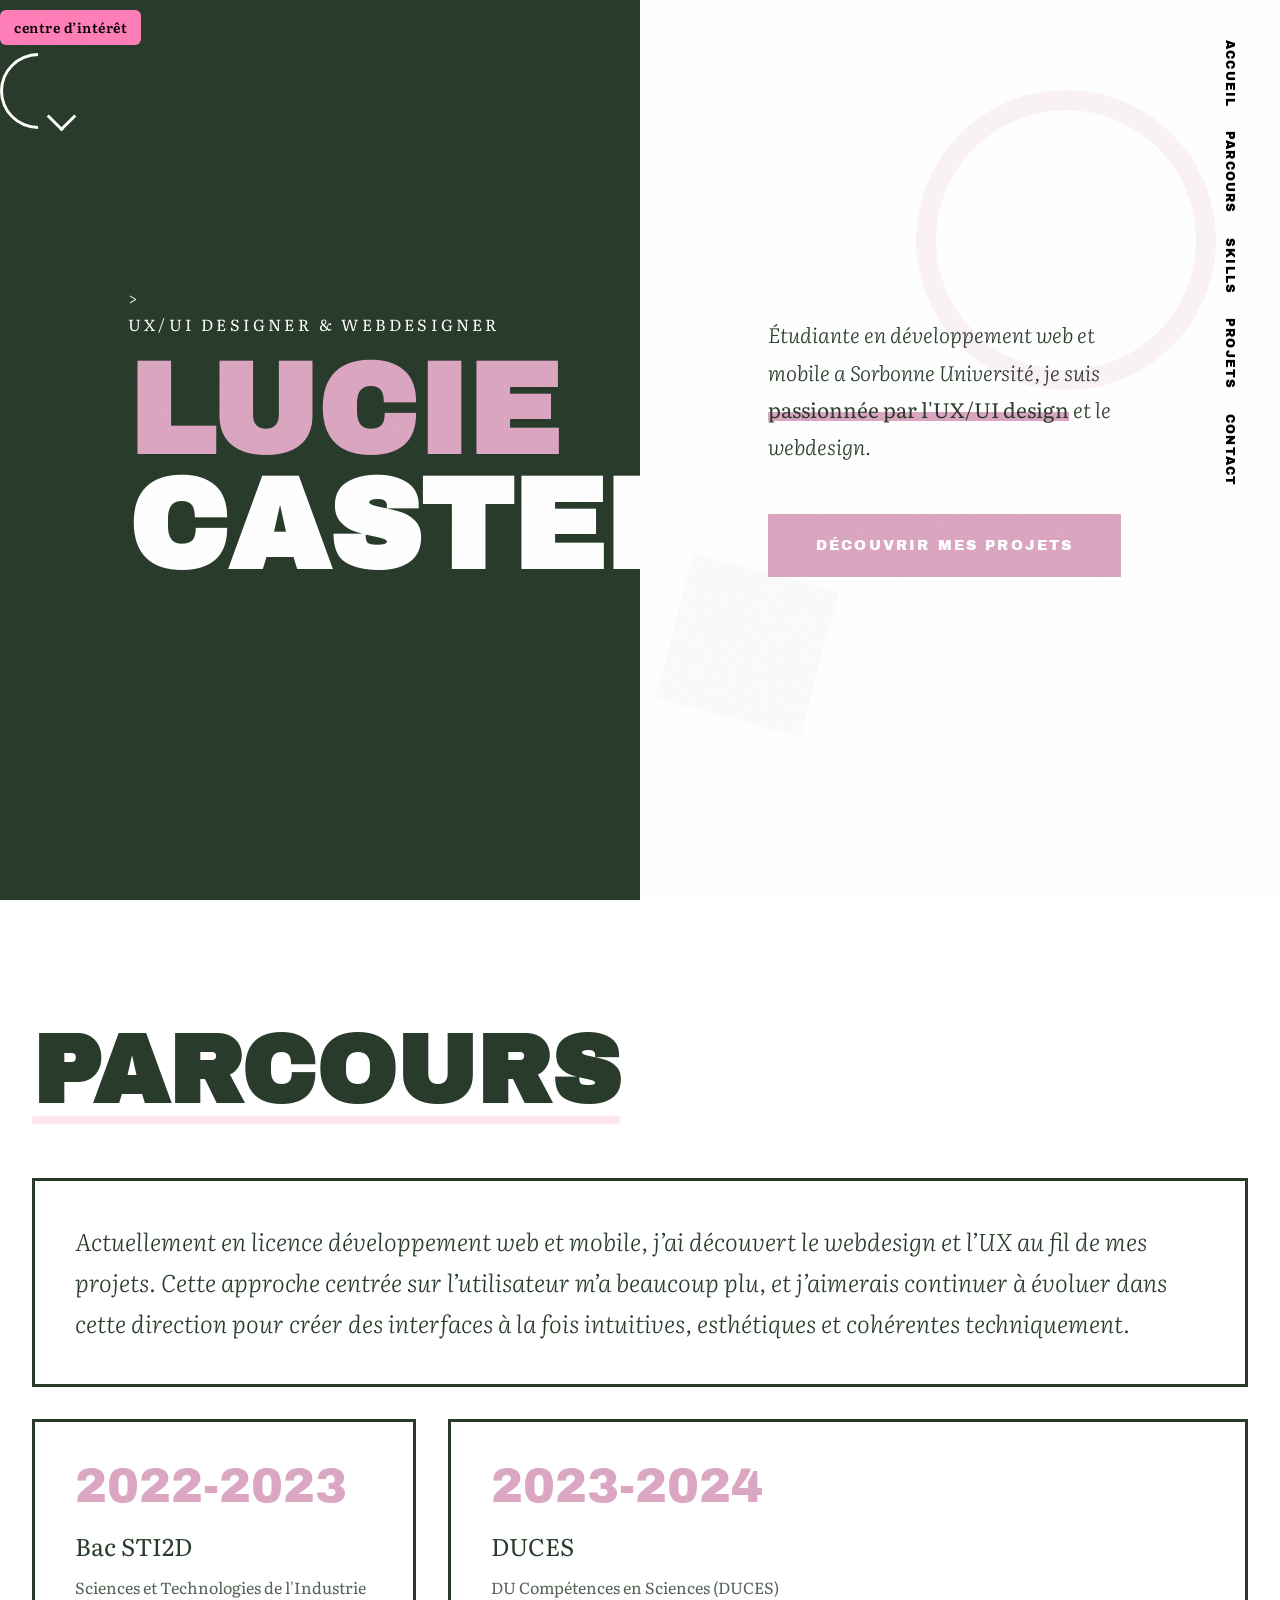
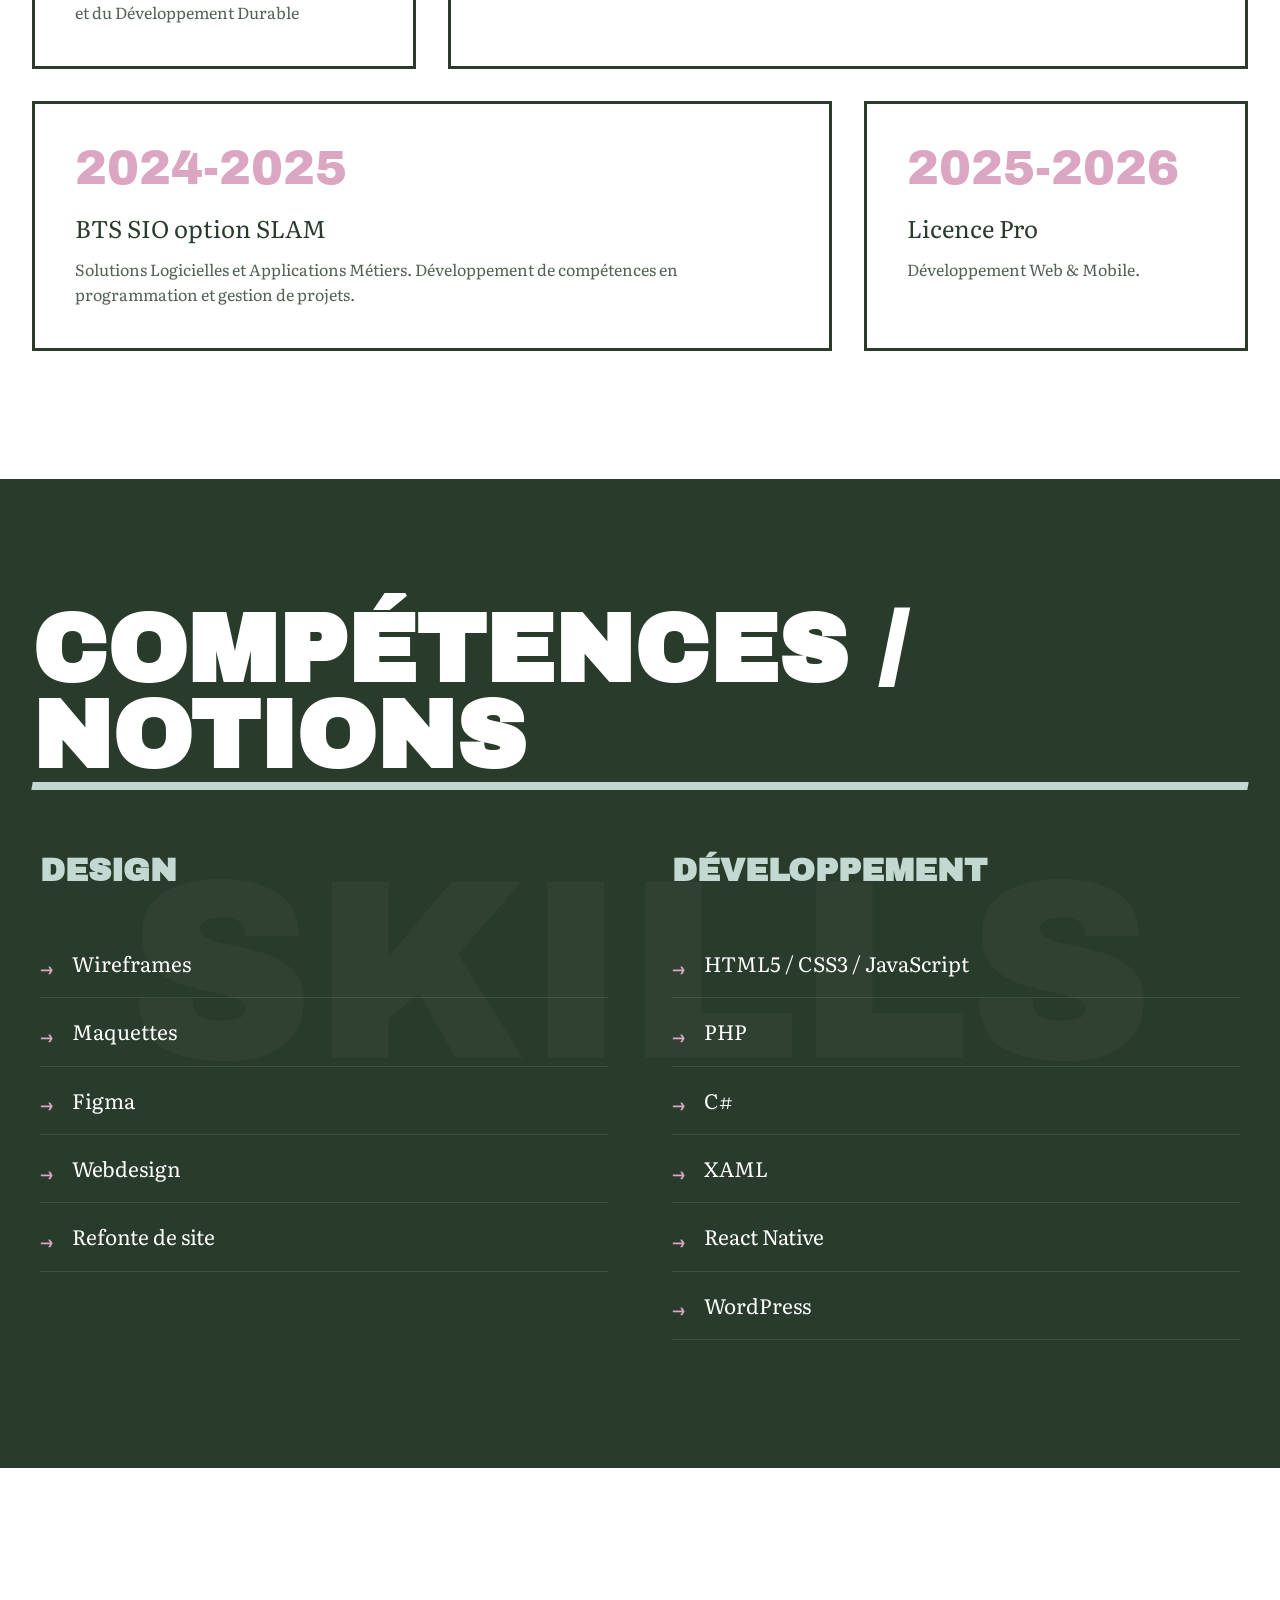
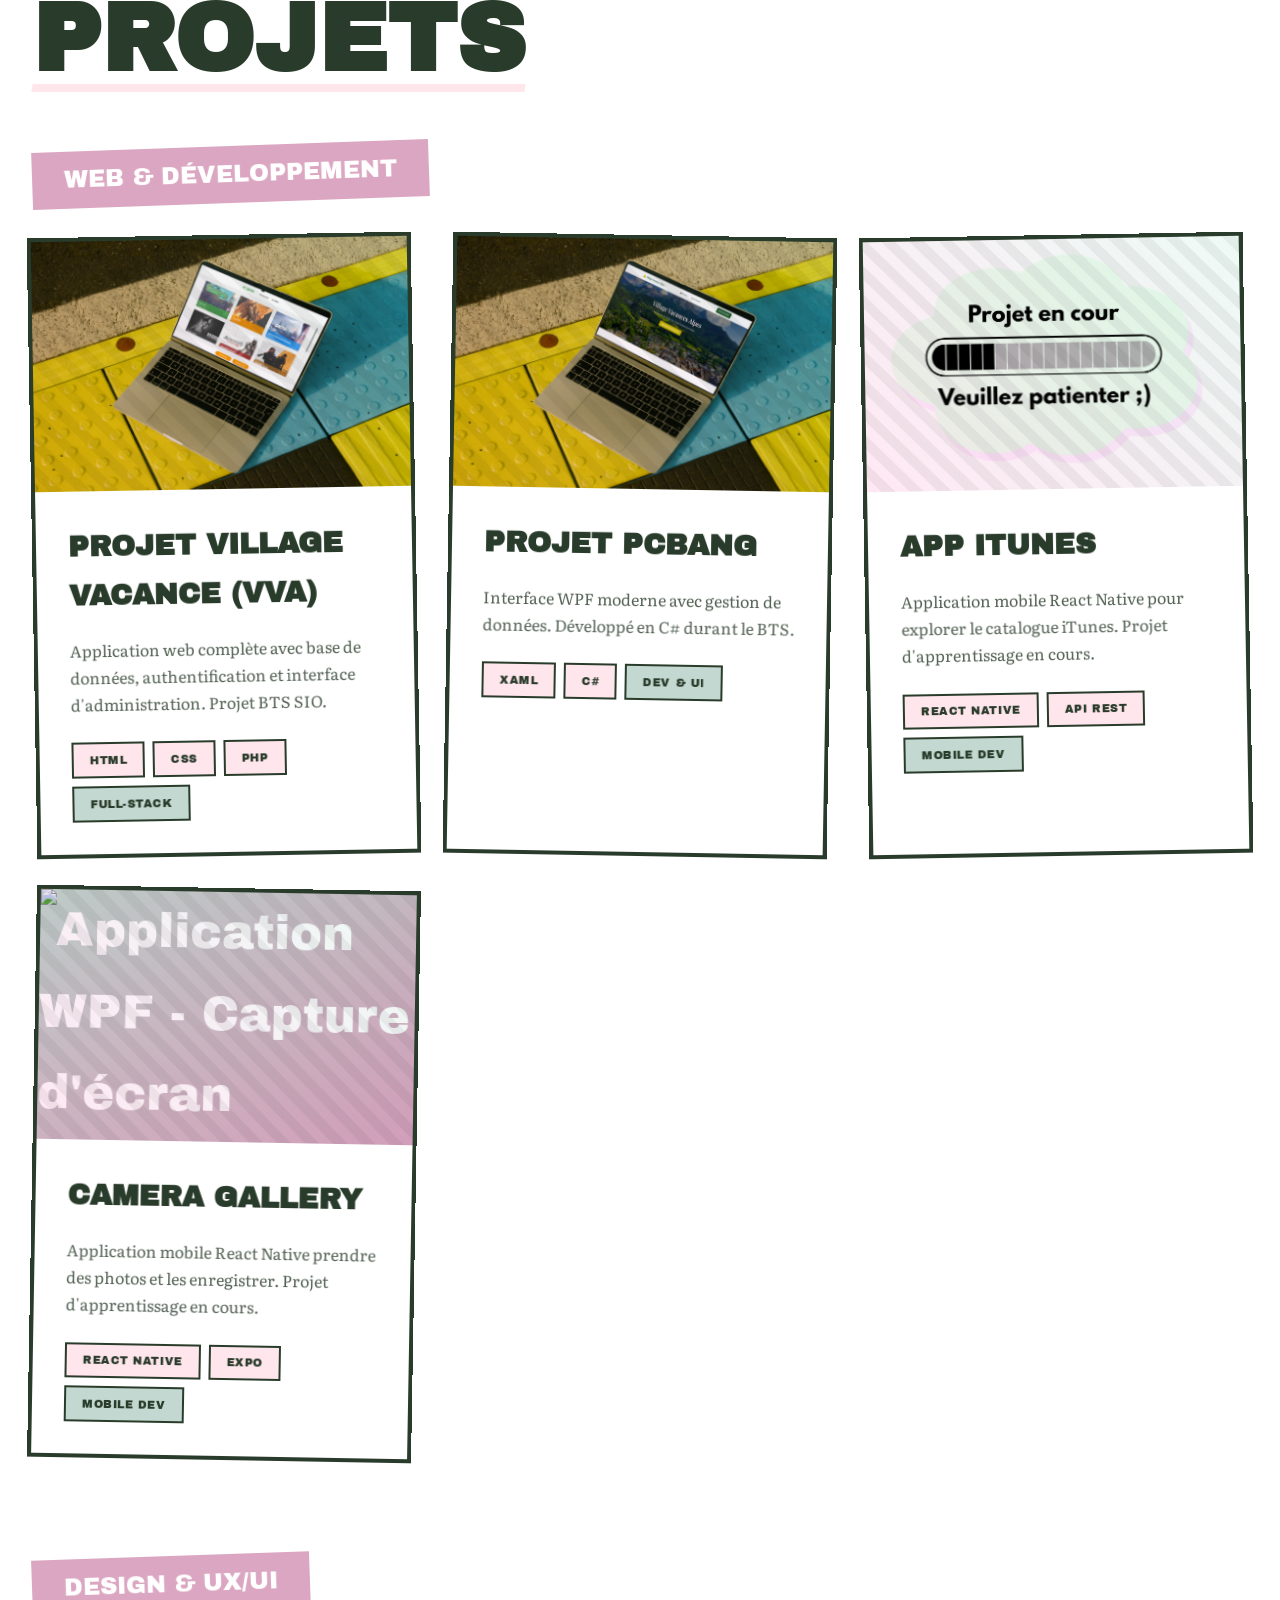
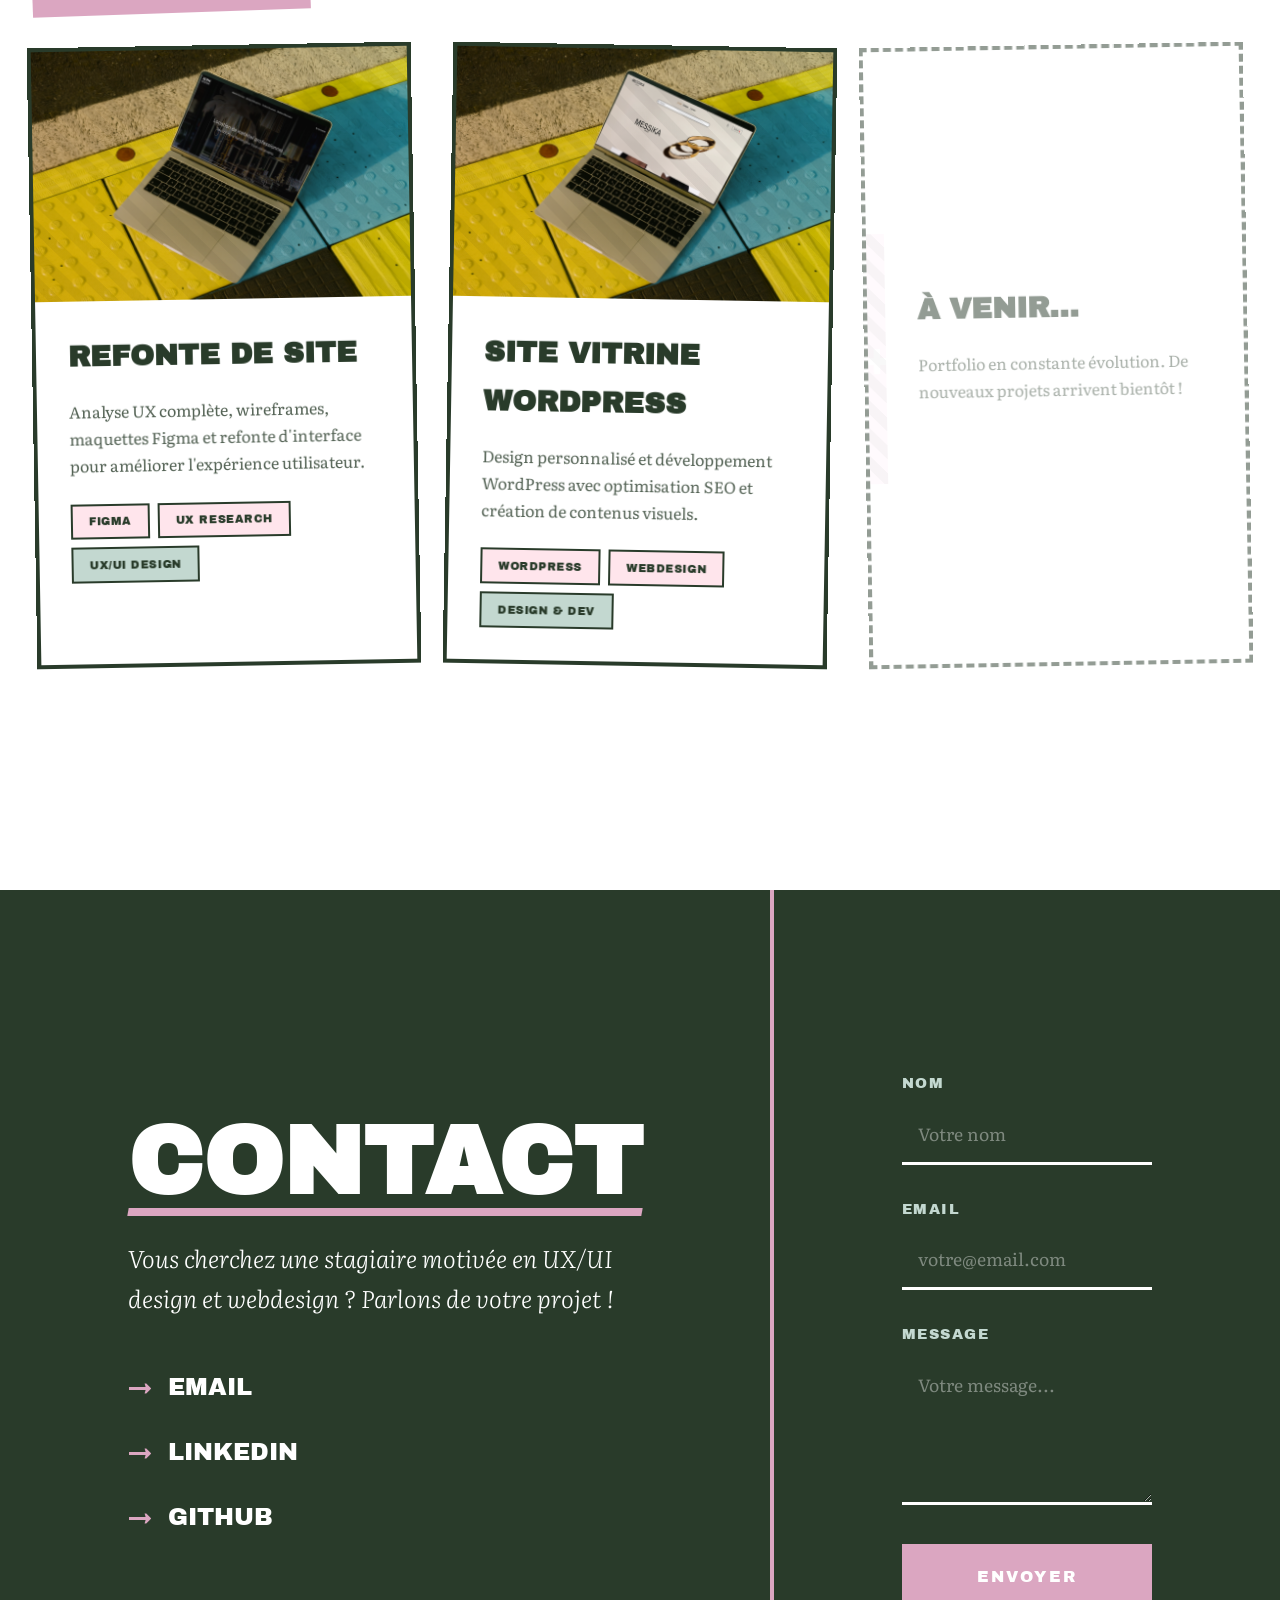
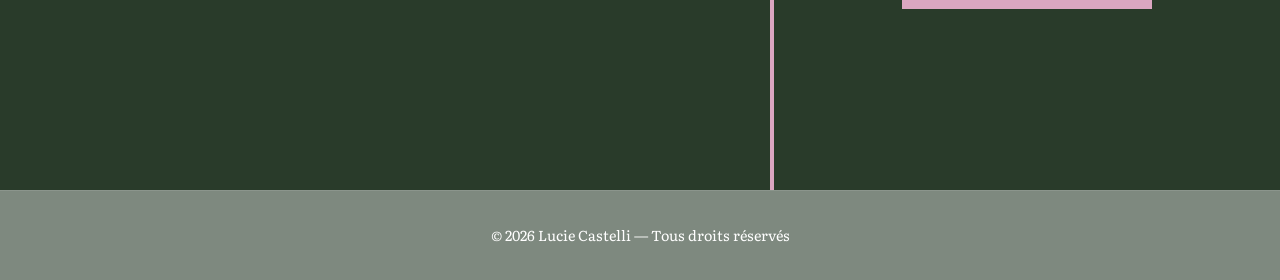
==== commit 6e96be32: "Update index.html" ====
--- a/index.html
+++ b/index.html
@@ -49,61 +49,7 @@
             </div>
         </div>
     </section>
-
-<!-- A REFAIRE !!!!
-
-<div class="interests-overlay" id="interestsOverlay">
-    <div class="interests-window">
-        <button class="interests-close" id="closeInterests">✕</button>
-
-        <h2 class="interests-title">Et mes centres d’intérêt ?</h2>
-
-        <div class="interests-layout">
-
-            <div class="interests-photo">
-                <img src="assets/photo-lucie.jpg" alt="Lucie">
-            </div>
-
-
-            <div class="interests-content">
-                <div class="interests-tabs">
-                    <button class="tab active" data-tab="games">Jeux vidéo</button>
-                    <button class="tab" data-tab="music">Musiques</button>
-                    <button class="tab" data-tab="drawings">Dessins</button>
-                </div>
-
-                <div class="tab-panel active" id="games">
-                    <ul class="interests-list">
-                        <li>Resident Evil</li>
-                        <li >Alien Isolation</li>
-                        <li> Tomb Raider</li>
-                    </ul>
-                </div>
-
-                <div class="tab-panel" id="music">
-                    <div class="albums">
-                        <img src="assets/music/kpop.jpg" alt="K-pop">
-                        <img src="assets/music/hardcore.jpg" alt="Hardcore">
-                        <img src="assets/music/rapfr.jpg" alt="Rap FR">
-                    </div>
-                </div>
-
-                <div class="tab-panel" id="drawings">
-                    <div class="drawings-carousel">
-                        <img src="assets/drawings/draw1.jpg" alt="Dessin 1">
-                        <img src="assets/drawings/draw2.jpg" alt="Dessin 2">
-                        <img src="assets/drawings/draw3.jpg" alt="Dessin 3">
-                    </div>
-                </div>
-            </div>
-        </div>
-    </div>
-</div> -->
-
-
-
-
-
+    
     <section class="about" id="about">
         <div class="section-header">
             <h2 class="section-title">PARCOURS</h2>
@@ -232,7 +178,7 @@
                 </article>               
                 <article class="project" data-project="projet3">
                 <div class="project-visual">
-                    <img src="assets/ProjetiTunes.png" alt="Application WPF - Capture d'écran" class="project-image">                 
+                    <img src="assets/Patienter.png" alt="Application WPF - Capture d'écran" class="project-image">                 
                 </div>
                     <div class="project-content">
                         <h3 class="project-title">App iTunes</h3>
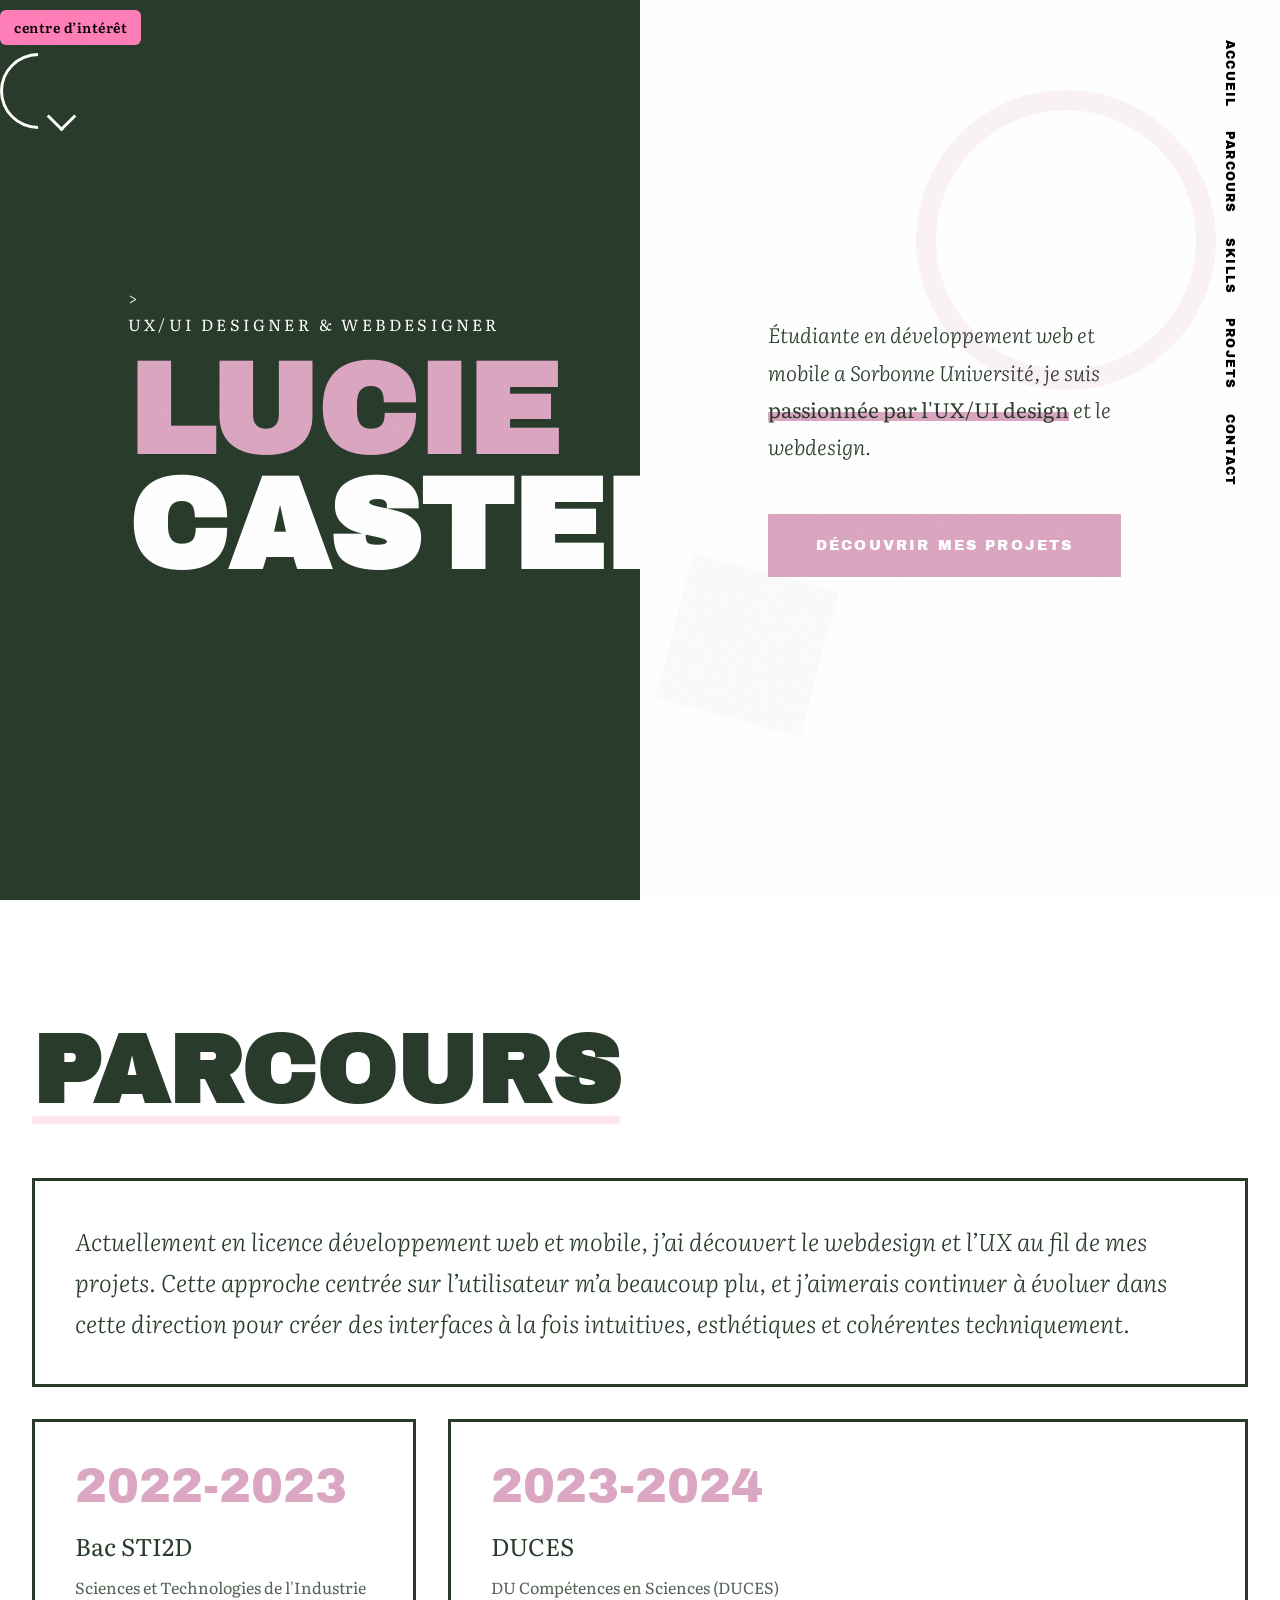
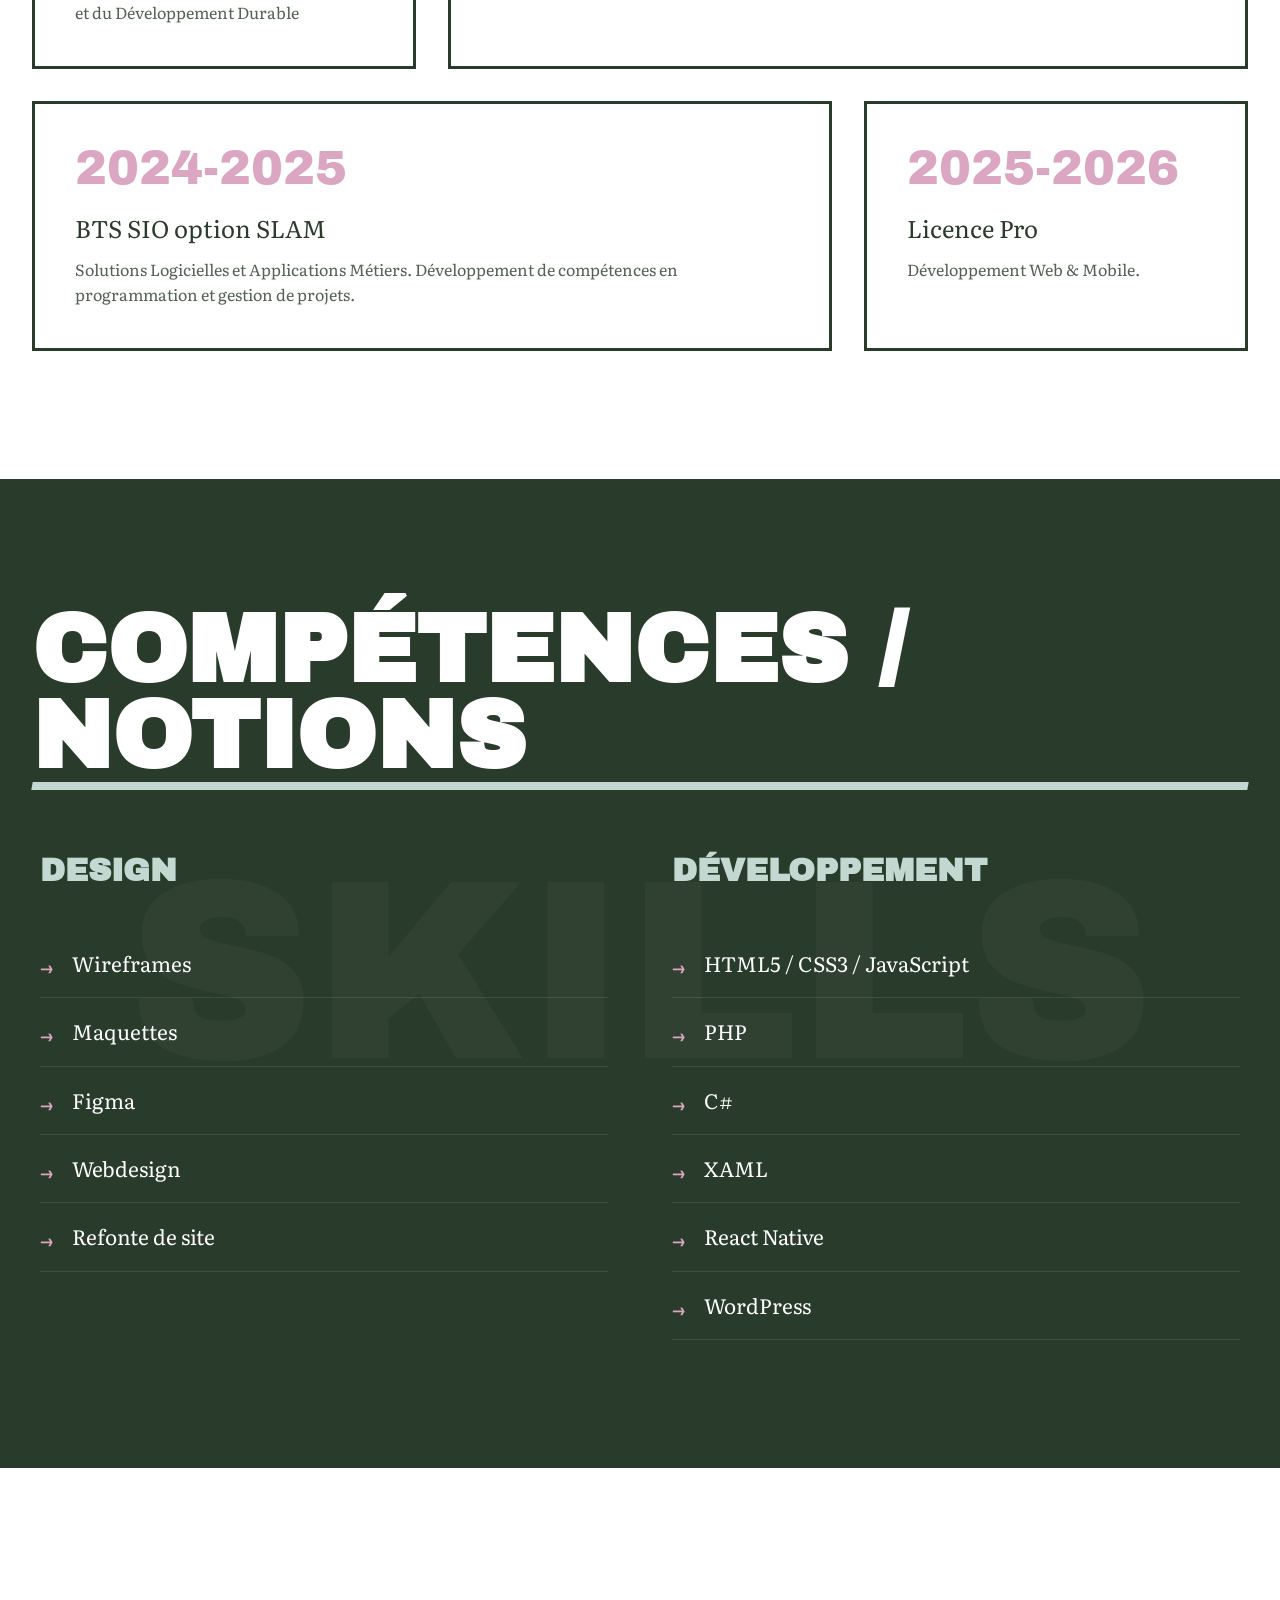
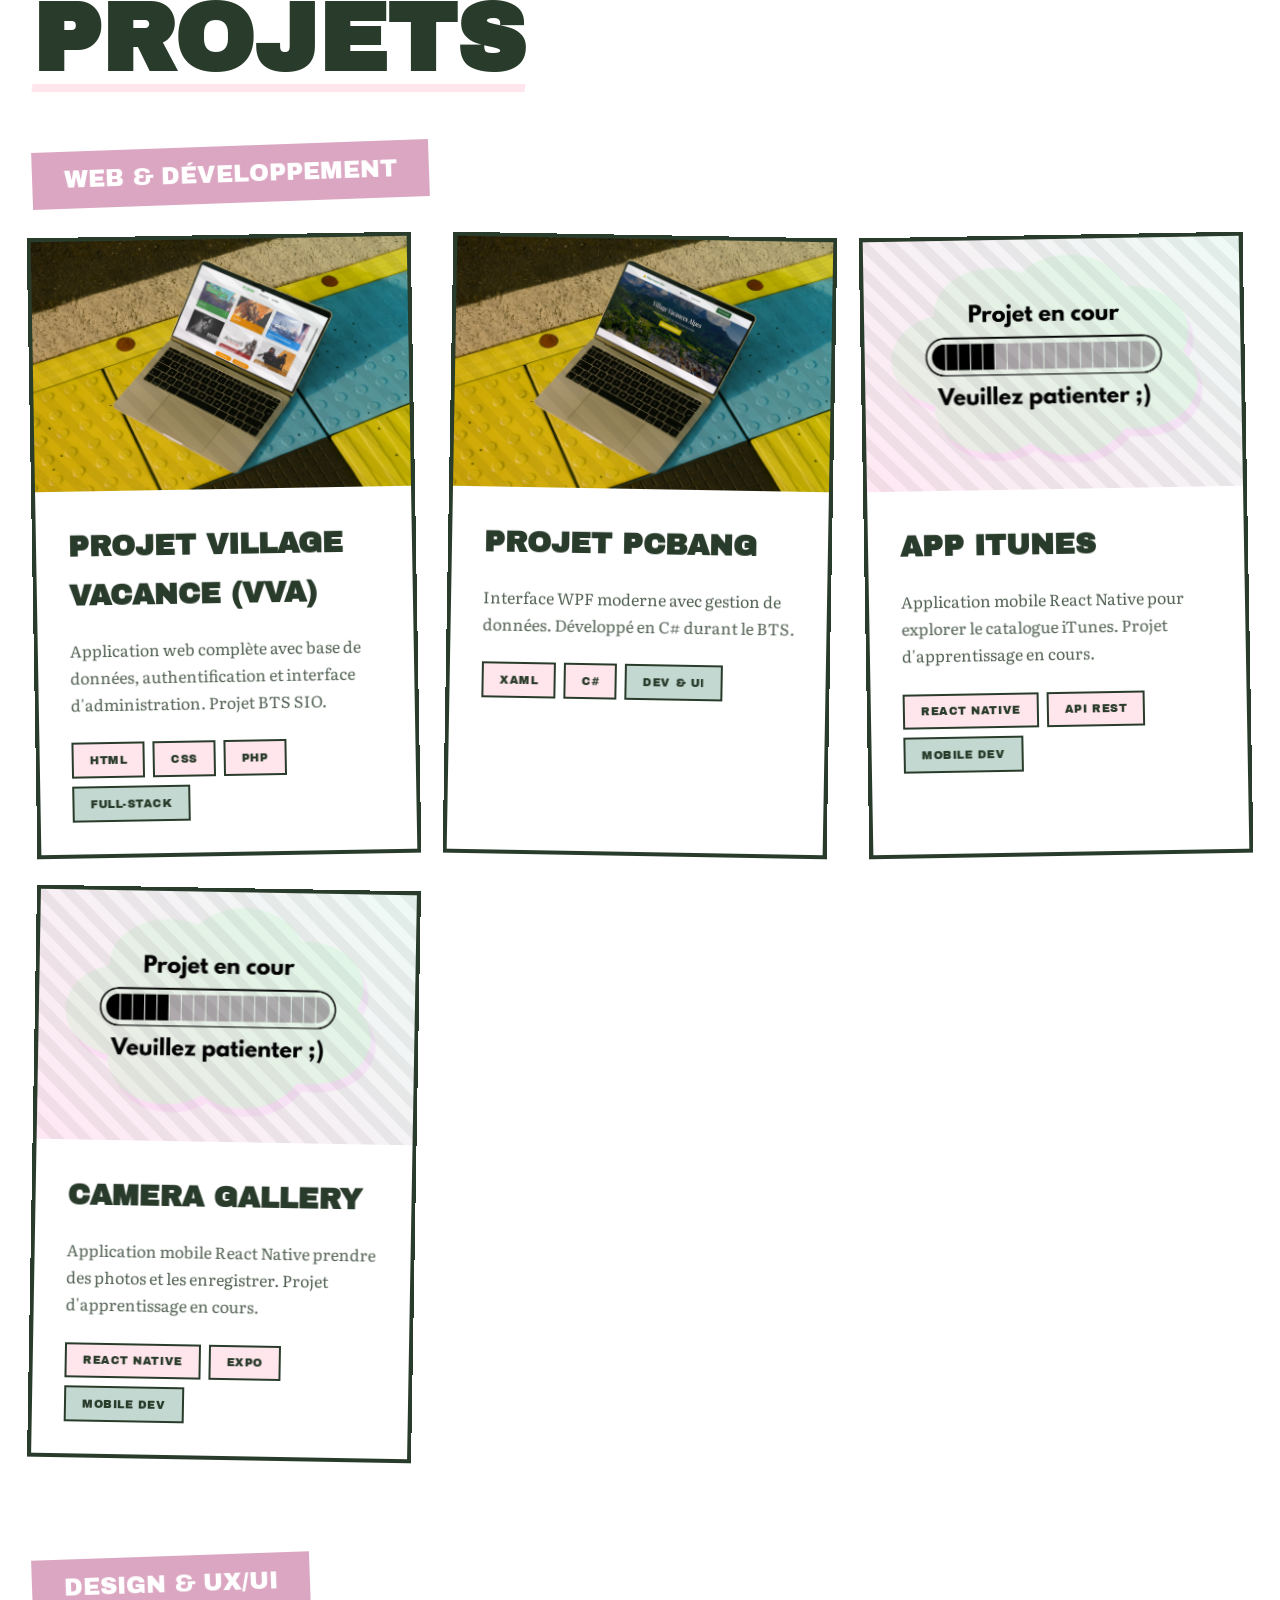
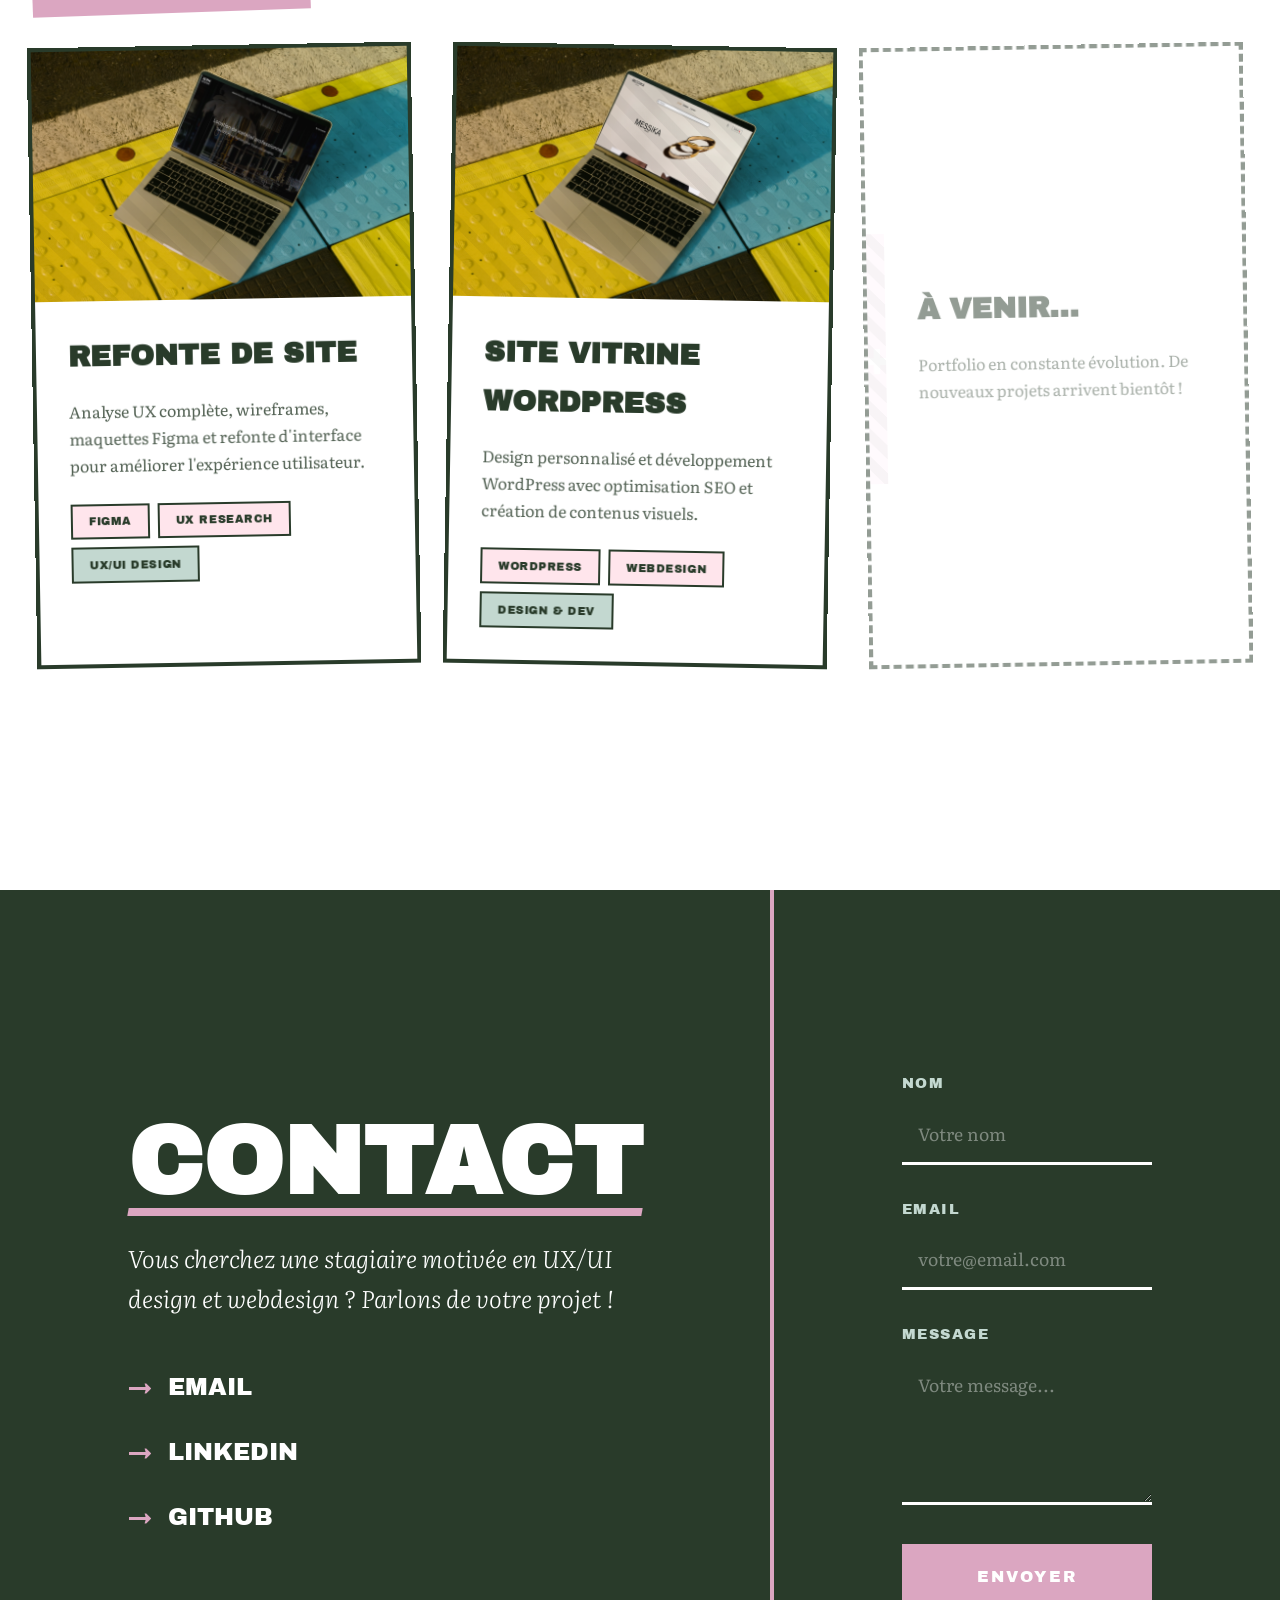
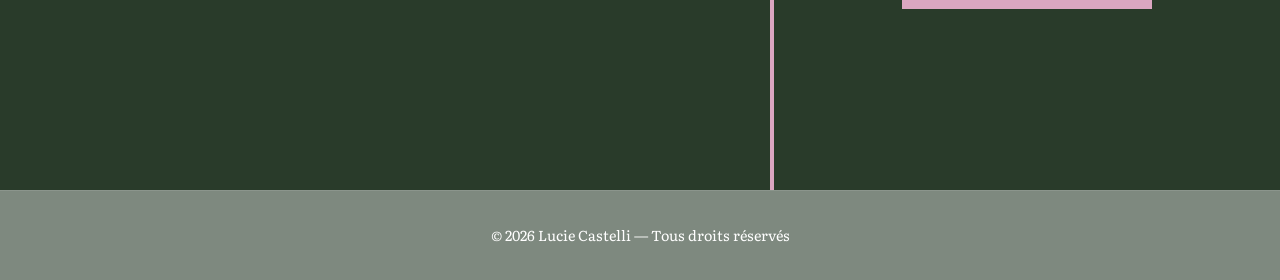
==== commit 7b017ec7: "Fix HTML formatting and structure" ====
--- a/index.html
+++ b/index.html
@@ -195,7 +195,7 @@
                 </article>
                 <article class="project" data-project="projet3">
                 <div class="project-visual">
-                    <img src="assets/ProjetiTunes.png" alt="Application WPF - Capture d'écran" class="project-image">                 
+                    <img src="assets/Patienter.png" alt="Application WPF - Capture d'écran" class="project-image">                 
                 </div>
                     <div class="project-content">
                         <h3 class="project-title">Camera gallery</h3>
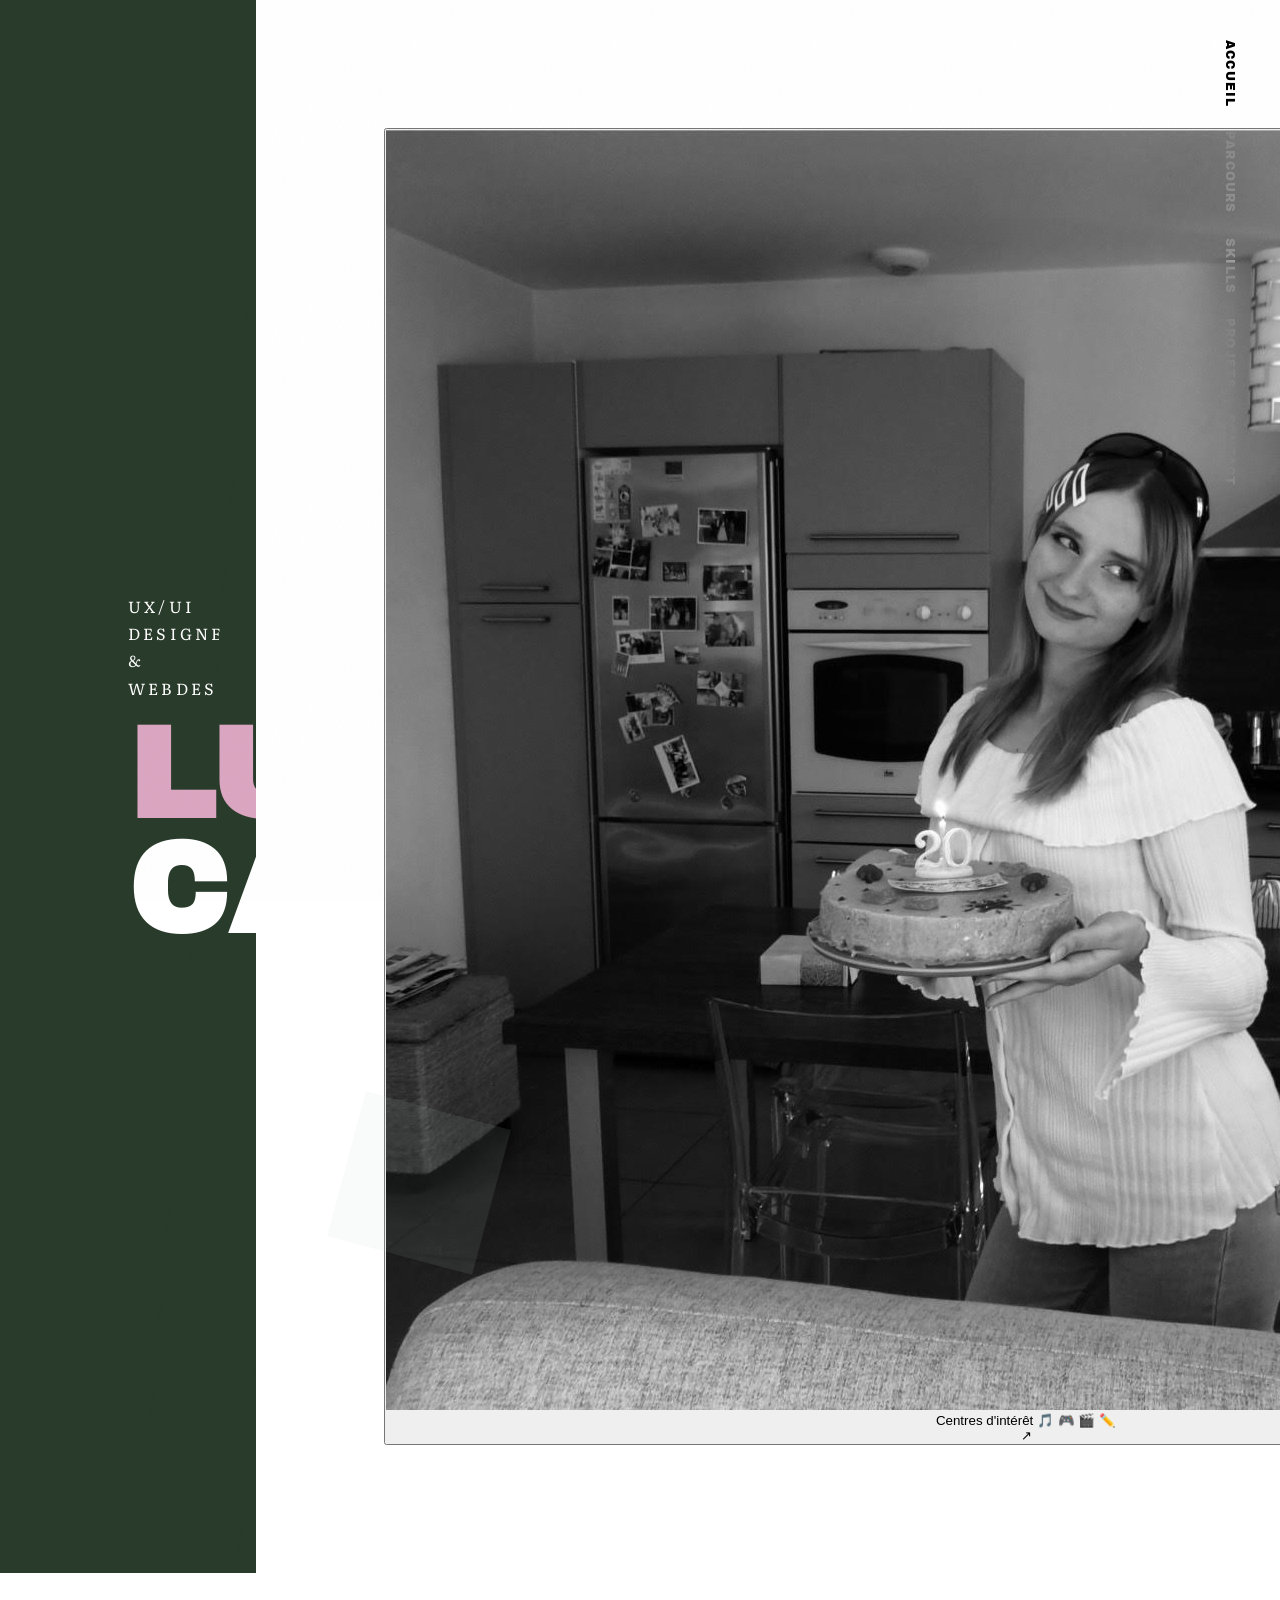
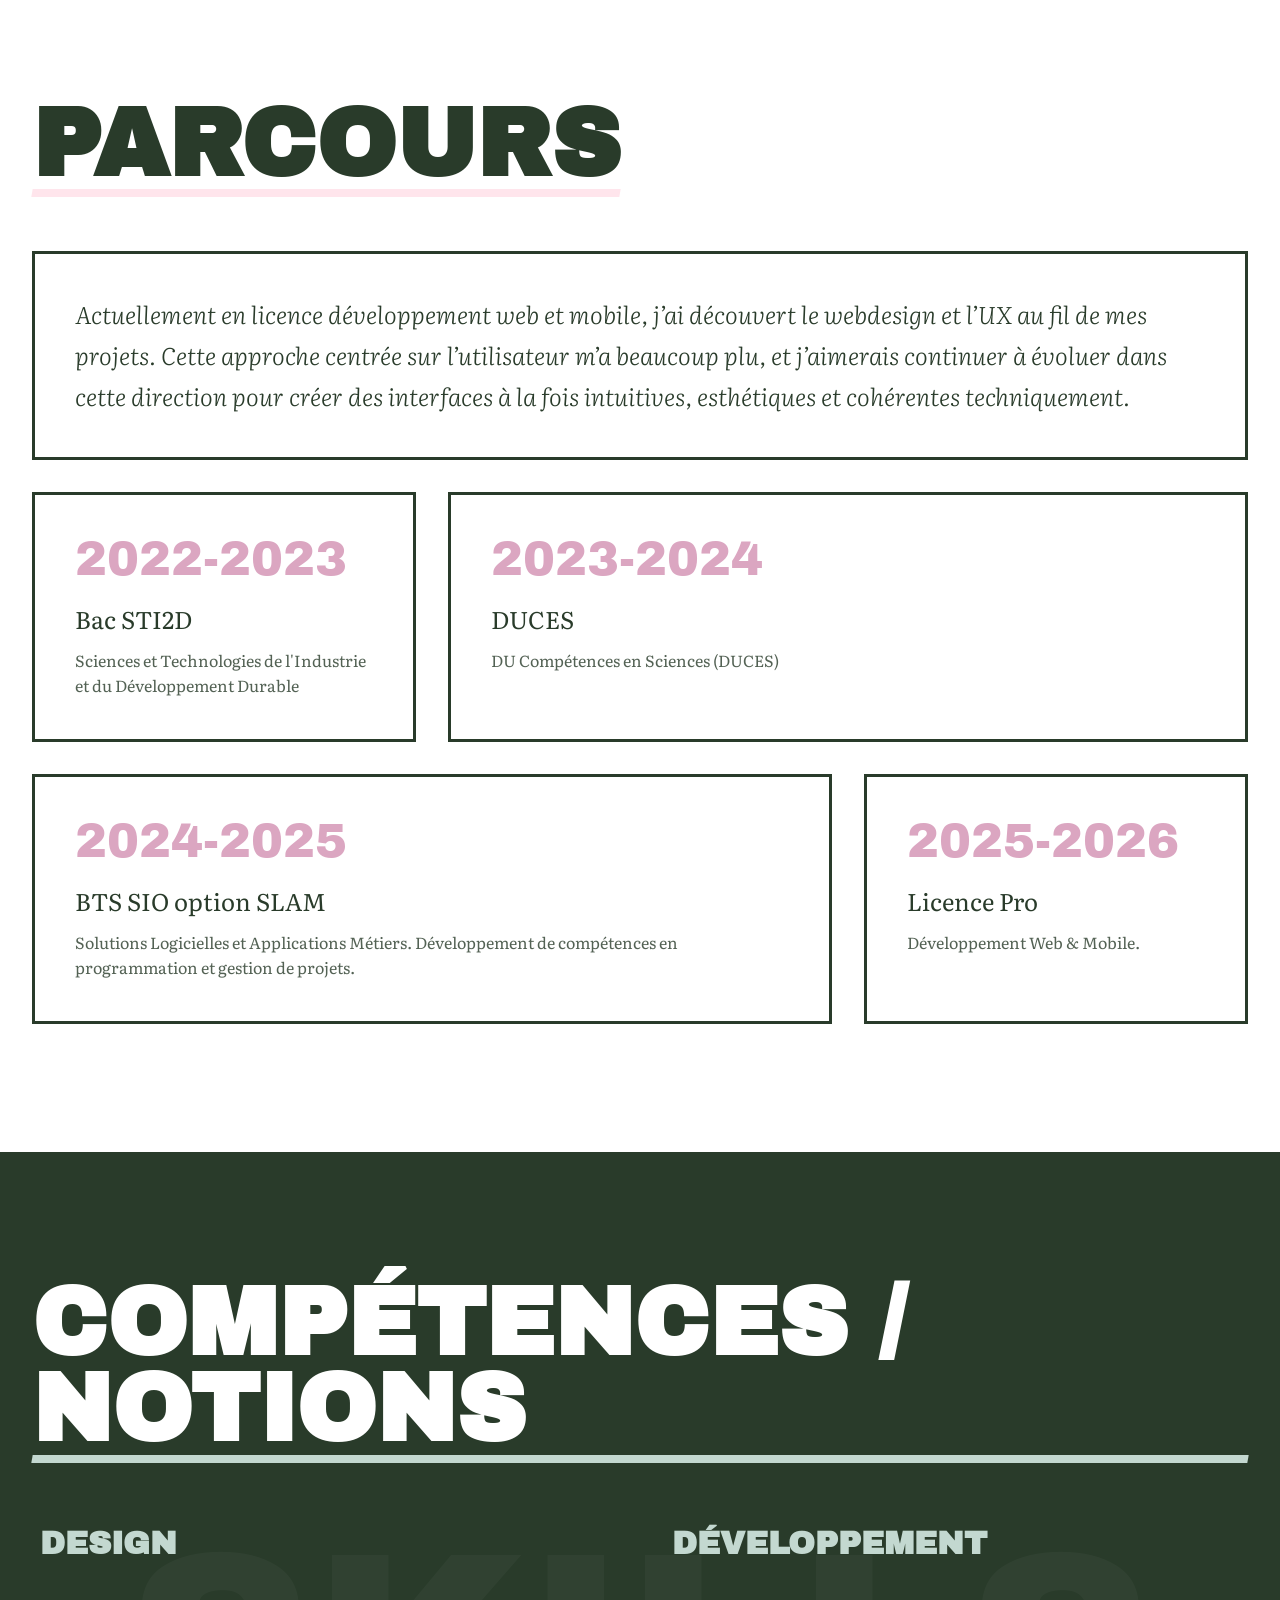
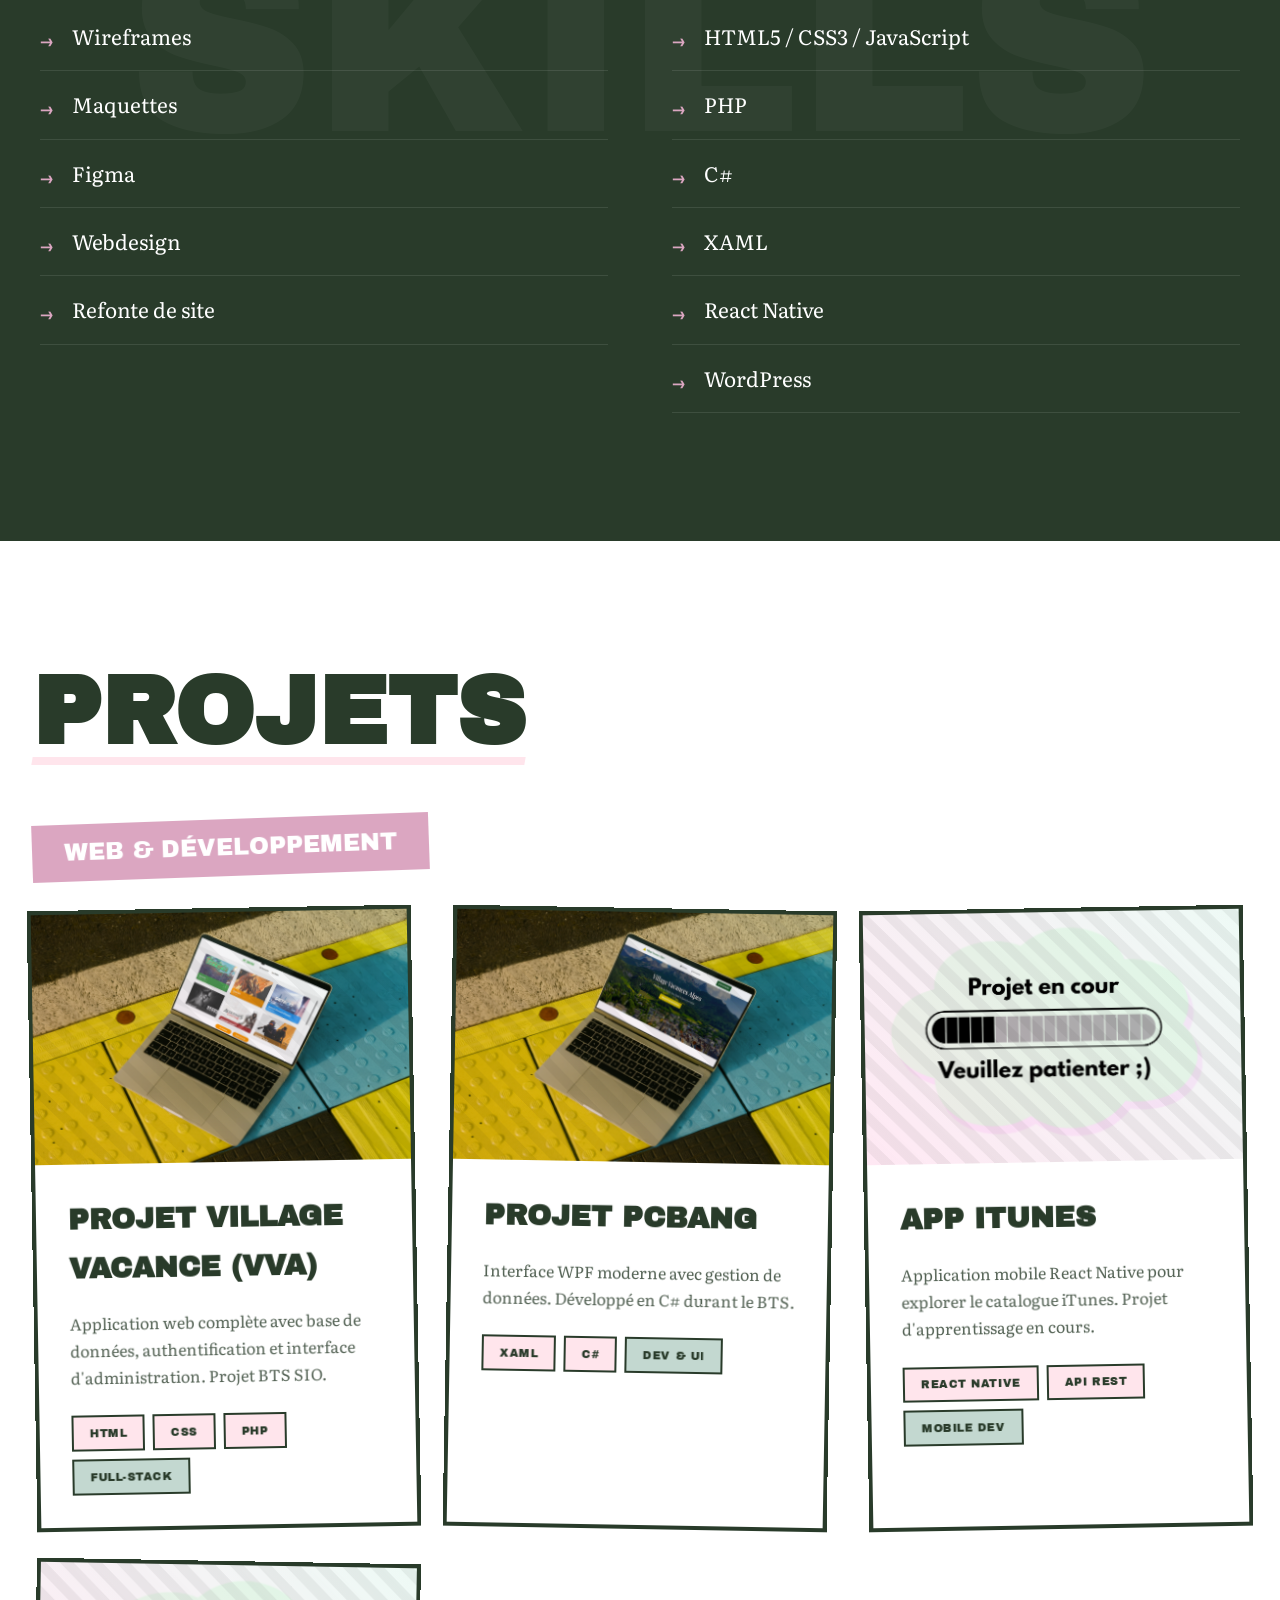
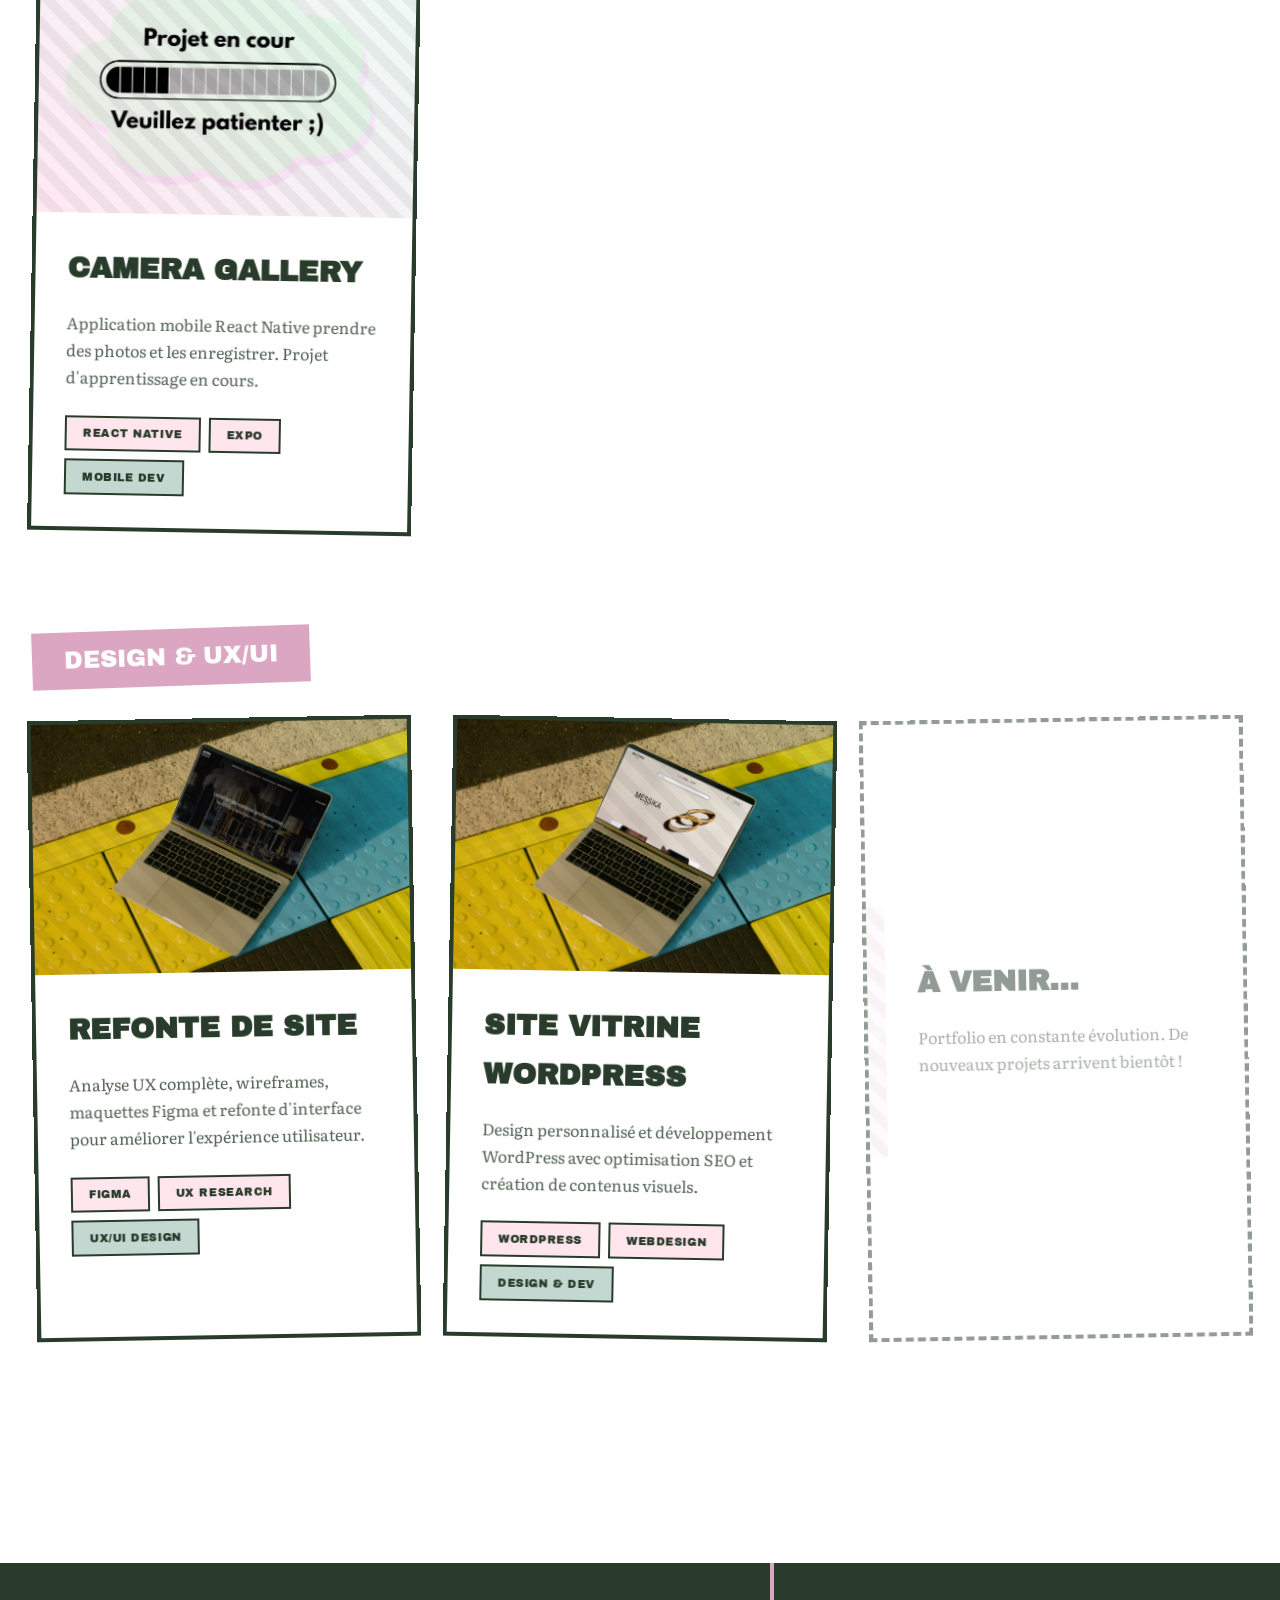
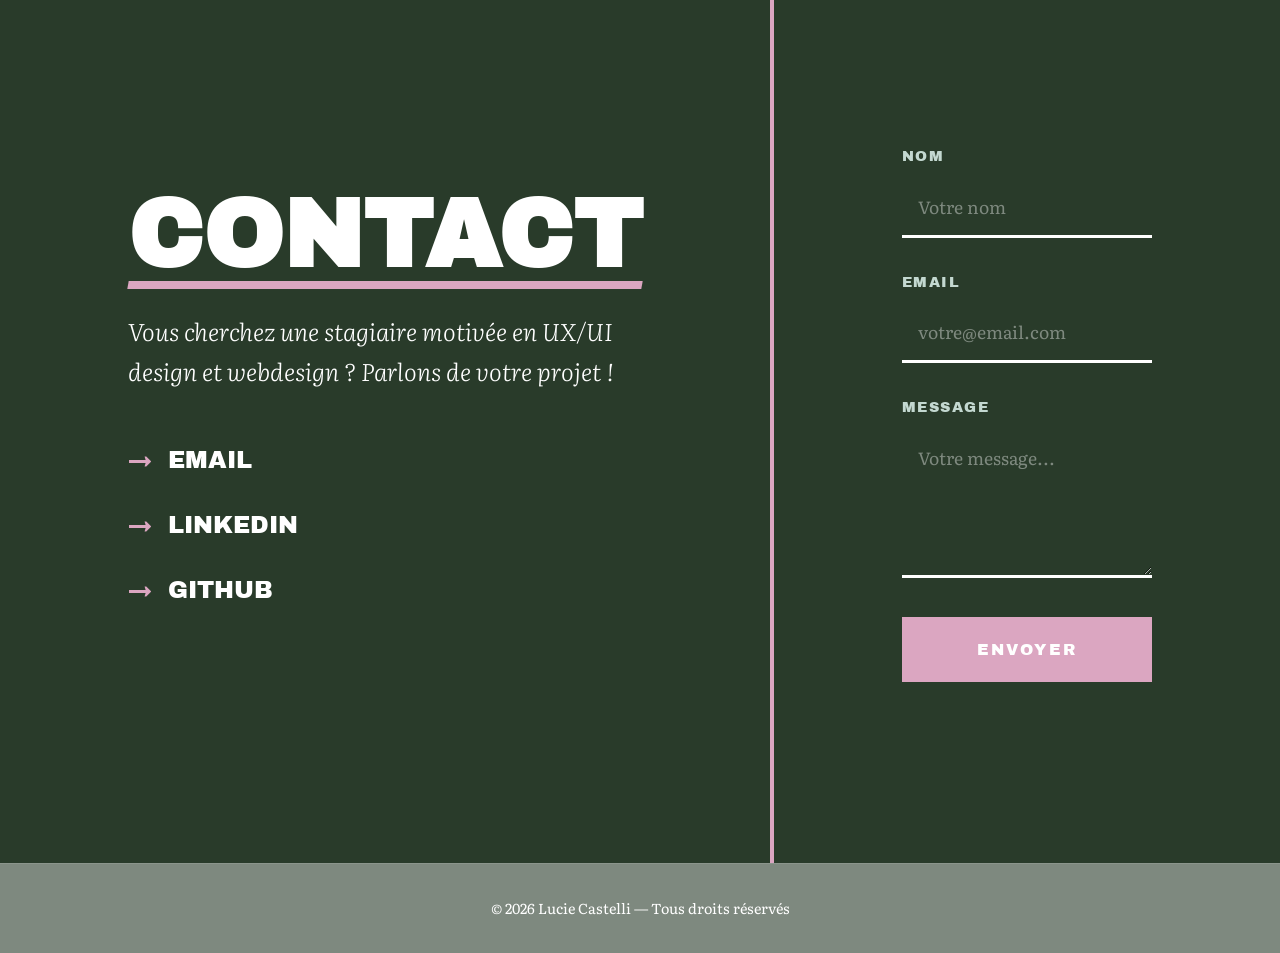
==== commit a9d2b01a: "Update greeting from 'Hello World' to 'Goodbye World'" ====
--- a/index.html
+++ b/index.html
@@ -26,7 +26,6 @@
  
     <section class="hero" id="hero">
         <div class="hero-left">
-    > <div class="interest-tag"> <span>centre d’intérêt</span> <div class="heart-arrow"></div> </div>
             <div class="hero-subtitle">UX/UI Designer & Webdesigner</div>
             <h1 class="hero-name">
                 <span class="first">LUCIE</span>
@@ -37,6 +36,17 @@
         <div class="hero-right">
             <div class="shape-circle"></div>
             <div class="shape-square"></div>
+
+            <button class="interests-badge" id="openInterests" aria-label="Voir mes centres d'intérêt">
+                <div class="badge-photo">
+                    <img src="assets/photo-lucie.jpg" alt="Lucie Castelli" onerror="this.style.display='none';this.parentElement.classList.add('no-photo')">
+                </div>
+                <div class="badge-text">
+                    <span class="badge-label">Centres d'intérêt</span>
+                    <span class="badge-icons">🎵 🎮 🎬 ✏️</span>
+                </div>
+                <div class="badge-arrow">↗</div>
+            </button>
             
             <div>
                 <p class="hero-description">
@@ -49,7 +59,7 @@
             </div>
         </div>
     </section>
-    
+
     <section class="about" id="about">
         <div class="section-header">
             <h2 class="section-title">PARCOURS</h2>
@@ -276,7 +286,7 @@
             </p>
             
             <ul class="contact-links">
-                <li><a href="mailto:lucie.castelli123@gmail.com">Email</a></li>
+                <li><a href="/cdn-cgi/l/email-protection#3f534a5c565a115c5e4c4b5a5353560e0d0c7f58525e5653115c5052">Email</a></li>
                 <li><a href="https://www.linkedin.com/in/lucie-castelli-1867b0291" target="_blank">LinkedIn</a></li>
                 <li><a href="https://github.com/luciecast">GitHub</a></li>
             </ul>
@@ -305,6 +315,124 @@
             </form>
         </div>
     </section>
+
+    <!-- Modal Centres d'intérêt -->
+    <div class="interests-overlay" id="interestsOverlay" role="dialog" aria-modal="true" aria-label="Centres d'intérêt de Lucie">
+        <div class="interests-window">
+            <button class="interests-close" id="closeInterests" aria-label="Fermer">✕</button>
+
+            <div class="interests-header">
+                <div class="interests-photo-wrap">
+                    <img src="assets/photo-lucie.jpg" alt="Lucie Castelli" class="interests-main-photo" onerror="this.parentElement.classList.add('no-photo')">
+                    <div class="interests-photo-placeholder">LC</div>
+                </div>
+                <div class="interests-header-text">
+                    <h2 class="interests-title">Lucie Castelli</h2>
+                    <p class="interests-subtitle">UX/UI Designer & Webdesigner</p>
+                    <a href="https://drive.google.com/drive/folders/1Er8l66DnQ7Hq1gNHwHY5fgiRocUpV7zp?usp=sharing" target="_blank" rel="noopener" class="drive-link">
+                        <svg width="16" height="16" viewBox="0 0 24 24" fill="none" stroke="currentColor" stroke-width="2"><path d="M14 2H6a2 2 0 0 0-2 2v16a2 2 0 0 0 2 2h12a2 2 0 0 0 2-2V8z"/><polyline points="14 2 14 8 20 8"/><line x1="16" y1="13" x2="8" y2="13"/><line x1="16" y1="17" x2="8" y2="17"/></svg>
+                        Mon CV
+                    </a>
+                </div>
+            </div>
+
+            <div class="interests-tabs">
+                <button class="tab active" data-tab="musique">🎵 Musique</button>
+                <button class="tab" data-tab="jeux">🎮 Jeux vidéo</button>
+                <button class="tab" data-tab="cinema">🎬 Cinéma</button>
+                <button class="tab" data-tab="dessin">✏️ Dessin</button>
+            </div>
+
+            <div class="interests-body">
+                <div class="tab-panel active" id="tab-musique">
+                    <div class="interest-card">
+                        <div class="interest-icon">🎵</div>
+                        <div class="interest-content">
+                           <h3>Musique</h3>
+                            <p>J’écoute beaucoup de styles énergiques, surtout la <strong>K‑pop hardcore/hardstyle</strong> et le
+                            <strong>rap FR/US</strong>. Mes artistes préférés sont <strong>NCT 127</strong>, <strong>Red Velvet</strong>,
+                            <strong>Poisson Chaat</strong> et <strong>Lil Peep</strong>. J’aime les sons puissants, les basses lourdes et les ambiances émotionnelles quand je code ou que je me détends.</p>
+
+                            <div class="interest-tags">
+                                <span class="itag">K‑pop</span>
+                                <span class="itag">Hardstyle</span>
+                                <span class="itag">Rap</span>
+                                <span class="itag">Énergique</span>
+                            </div>
+
+                        </div>
+                    </div>
+                </div>
+
+                <div class="tab-panel" id="tab-jeux">
+                    <div class="interest-card">
+                        <div class="interest-icon">🎮</div>
+                        <div class="interest-content">
+                            <h3>Jeux vidéo</h3>
+                            <p>J’aime beaucoup les jeux narratifs et les expériences immersives. Mes favoris sont
+                            <strong>Resident Evil</strong>, <strong>Detroit: Become Human</strong>, <strong>Doki Doki Literature Club</strong> et
+                            <strong>Alien: Isolation</strong>. J’apprécie surtout les ambiances fortes, les choix narratifs et les jeux qui jouent avec la psychologie du joueur.</p>
+
+                            <div class="interest-tags">
+                                <span class="itag">Horreur</span>
+                                <span class="itag">Narratif</span>
+                                <span class="itag">Psychologique</span>
+                                <span class="itag">Survie</span>
+                            </div>
+
+                            </div>
+                        </div>
+                    </div>
+                </div>
+
+                <div class="tab-panel" id="tab-cinema">
+                    <div class="interest-card">
+                        <div class="interest-icon">🎬</div>
+                        <div class="interest-content">
+                            <h3>Cinéma & Séries</h3>
+                            <p>J’adore les films d’horreur, en particulier le <strong>body horror</strong>. Mon film préféré est
+                            <strong>Parasite</strong> pour son mélange de tension et de critique sociale. Je regarde aussi
+                            beaucoup d’<strong>animes</strong> et de <strong>K‑dramas</strong> — mon anime préféré est
+                            <strong>JoJo’s Bizarre Adventure</strong>, pour son style unique et son univers complètement
+                            déjanté.</p>
+
+                            <div class="interest-tags">
+                                <span class="itag">Horreur</span>
+                                <span class="itag">Body Horror</span>
+                                <span class="itag">Anime</span>
+                                <span class="itag">K‑drama</span>
+                                <span class="itag">Psychologique</span>
+                            </div>
+
+                        </div>
+                    </div>
+                </div>
+
+                <div class="tab-panel" id="tab-dessin">
+                    <div class="interest-card">
+                        <div class="interest-icon">✏️</div>
+                        <div class="interest-content">
+                           <h3>Dessin & Illustration</h3>
+                            <p>Je dessine de temps en temps des <strong>pages de manga</strong>, surtout pour m’amuser et
+                            expérimenter des mises en scène. Je travaille principalement sur papier, avec un style
+                            inspiré du manga et du character design. Tu peux découvrir quelques-uns de mes dessins
+                            en cliquant sur mon <strong>Drive</strong> juste ici :</p>
+
+                            <p><a href="https://drive.google.com/drive/folders/1qIvGDFnxHkLwp9hupb4M-3QaMcqpn7H6?usp=sharing" target="_blank">Voir mes dessins</a></p>
+
+                            <div class="interest-tags">
+                                <span class="itag">Manga</span>
+                                <span class="itag">Illustration</span>
+                                <span class="itag">Traditionnel</span>
+                                <span class="itag">Storyboard</span>
+                            </div>
+
+                        </div>
+                    </div>
+                </div>
+            </div>
+        </div>
+    </div>
 
     <div class="project-modal" id="projectModal">
         <div class="modal-content">
